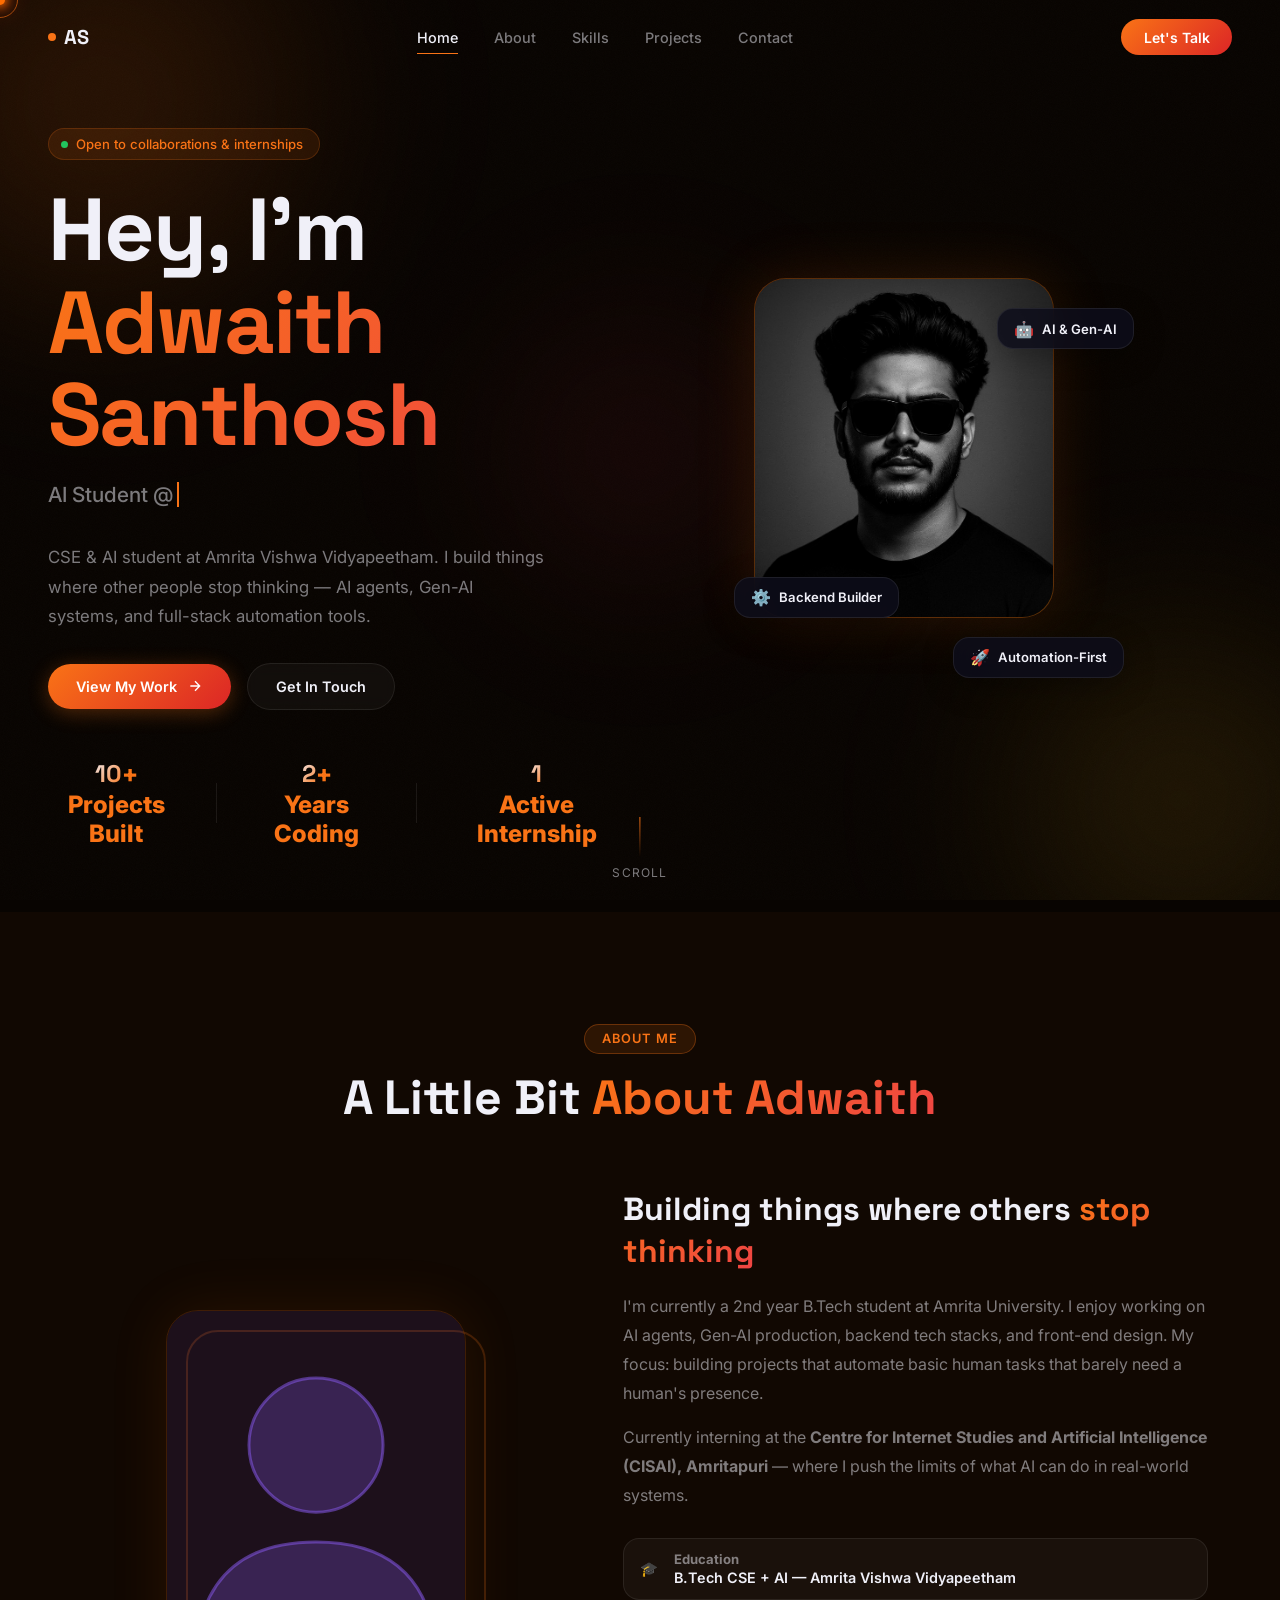
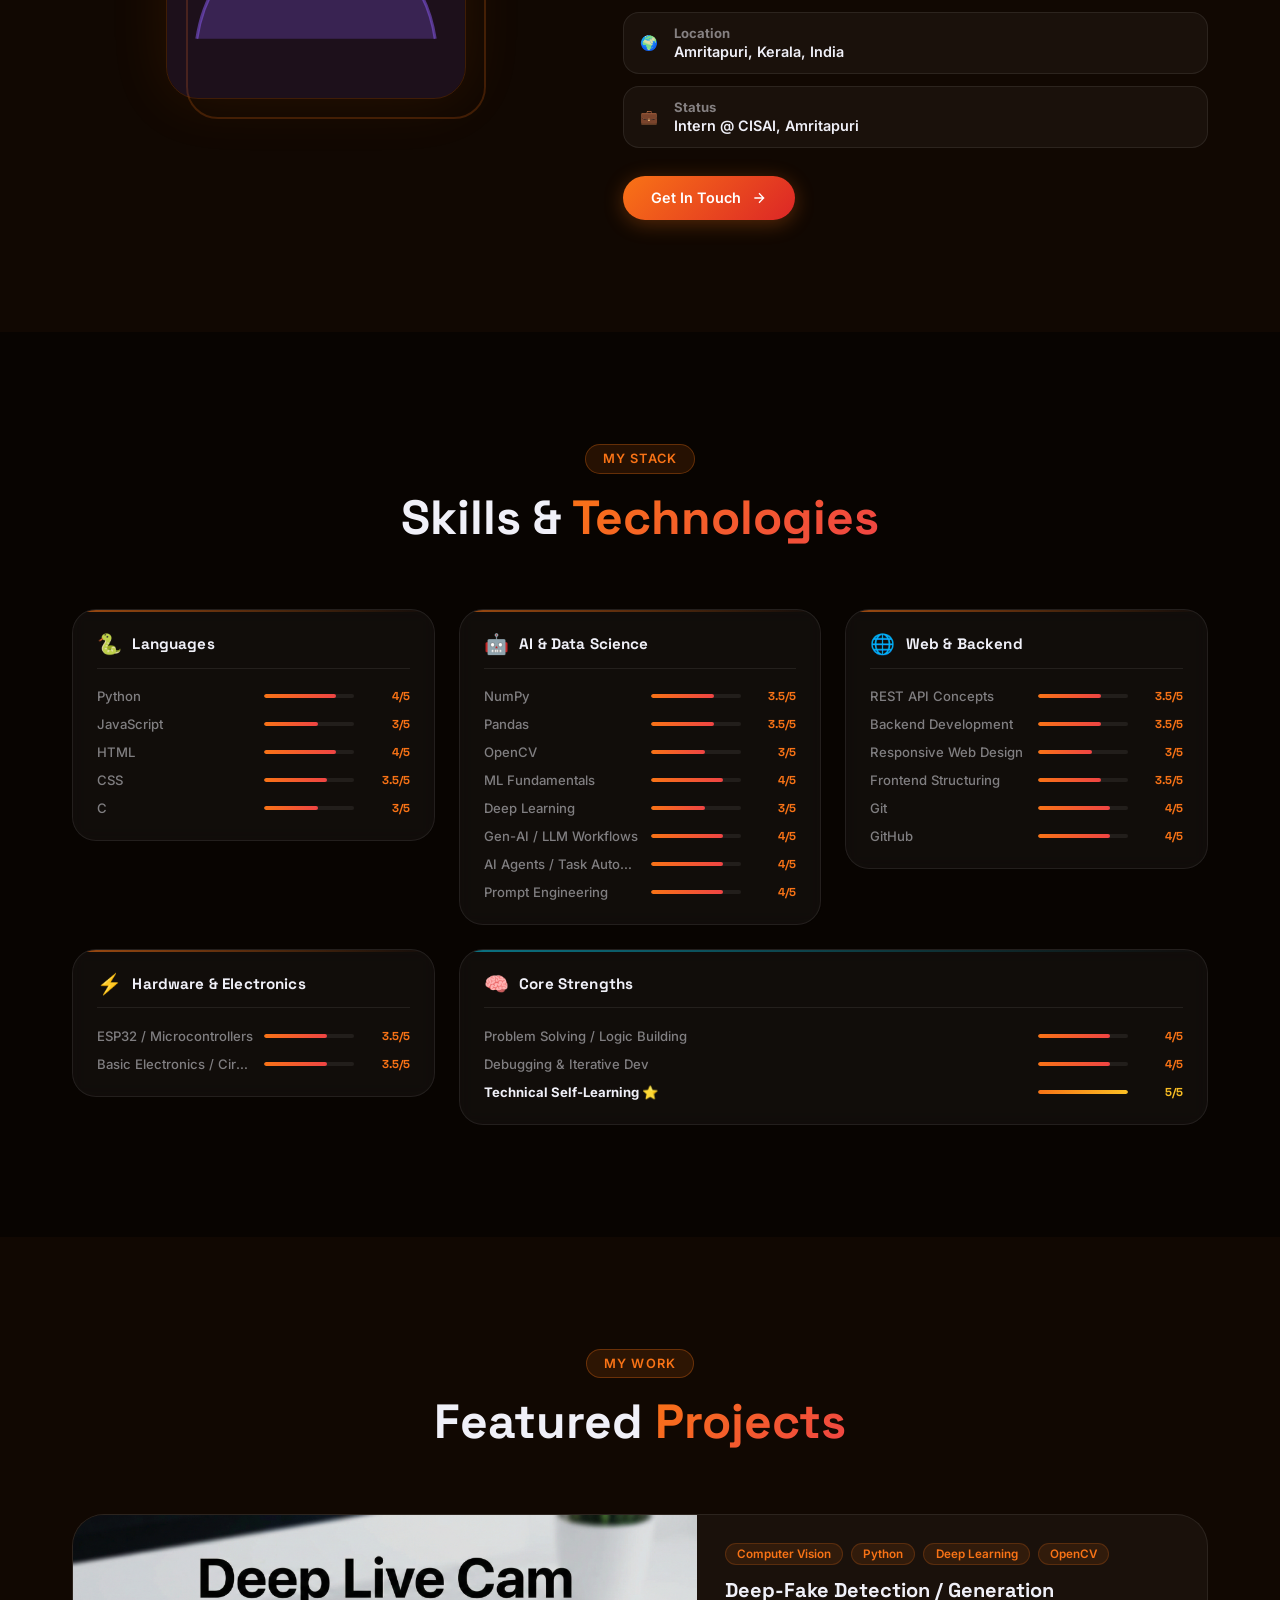
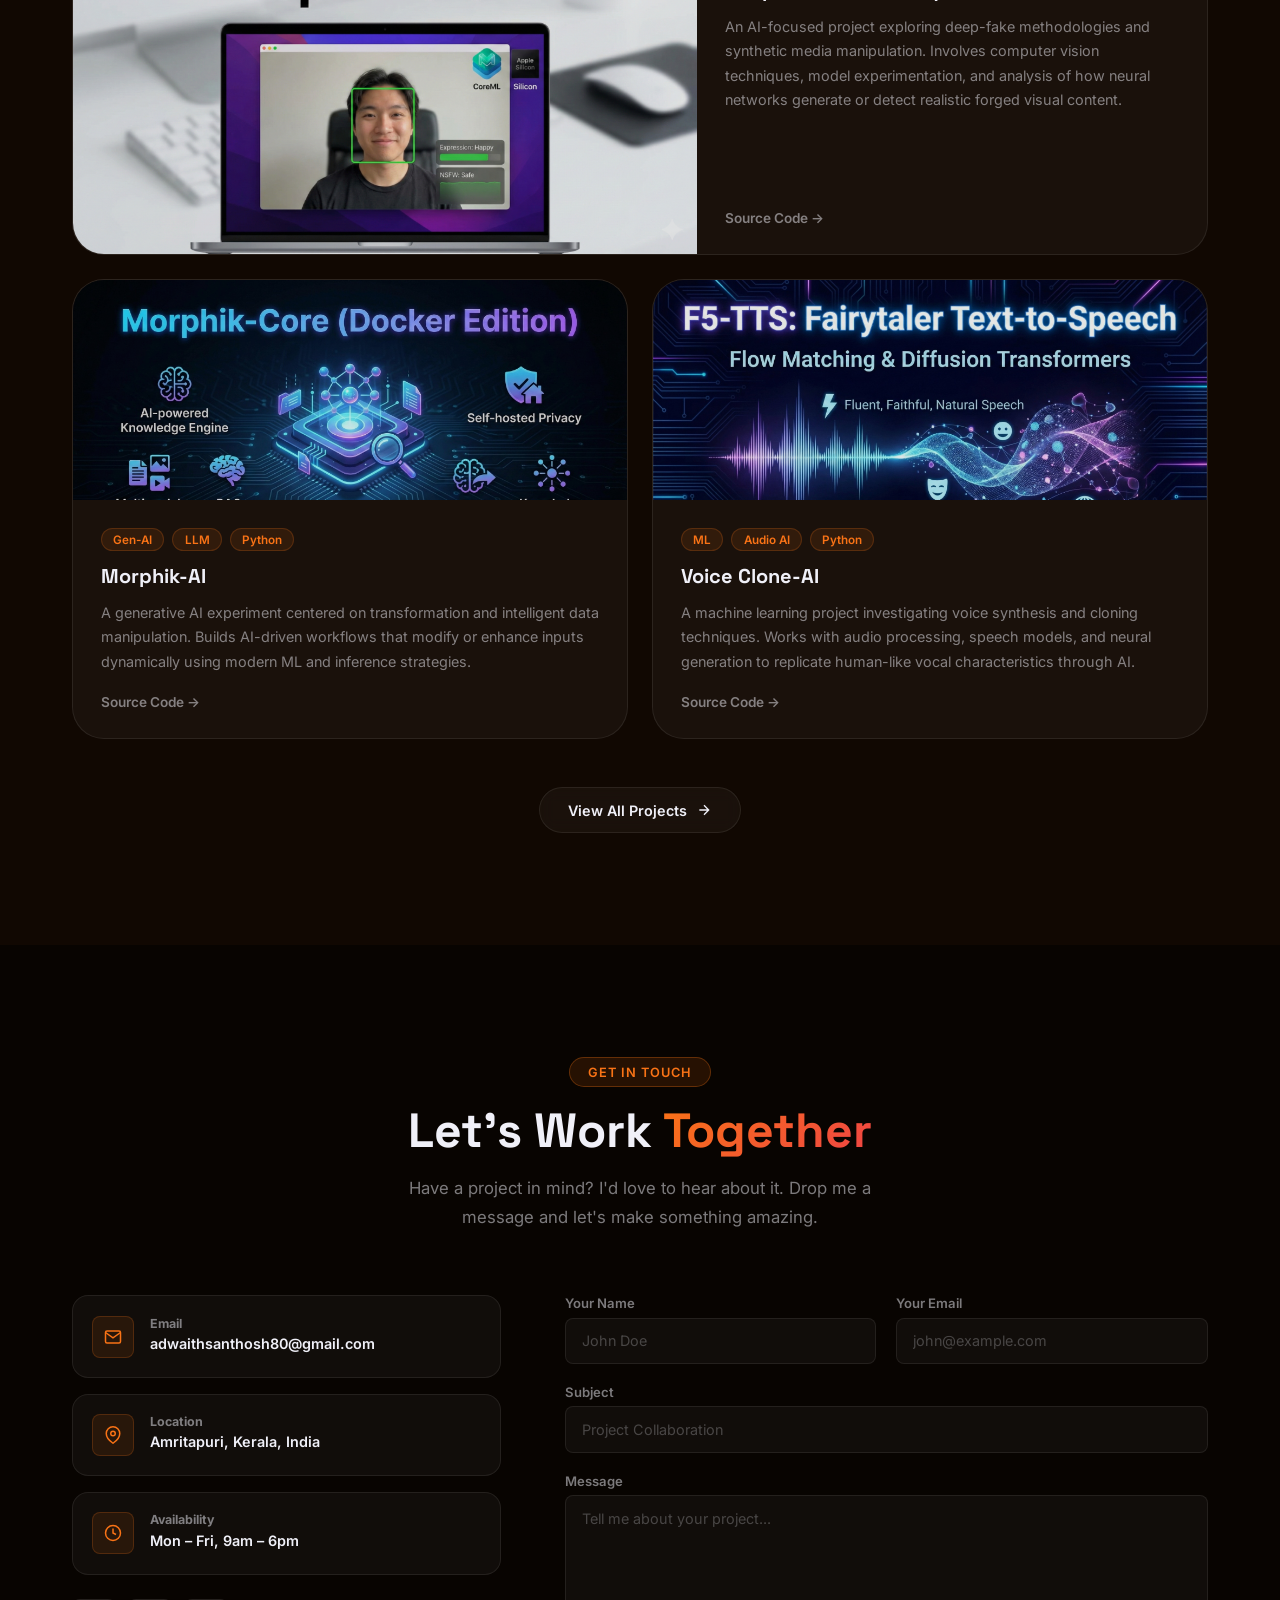
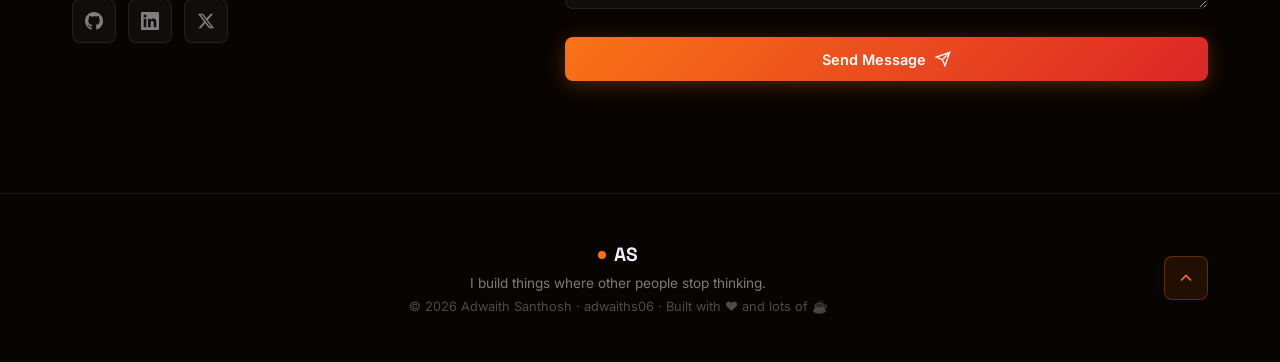
==== index.html @ 46df4d41 "Add files via upload" ====
<!DOCTYPE html>
<html lang="en">

<head>
    <meta charset="UTF-8" />
    <meta name="viewport" content="width=device-width, initial-scale=1.0" />
    <title>Adwaith Santhosh — AI Student & Builder</title>
    <meta name="description"
        content="Adwaith Santhosh — AI student, Gen-AI enthusiast & tech stack builder. I build things where other people stop thinking." />
    <link rel="preconnect" href="https://fonts.googleapis.com" />
    <link rel="preconnect" href="https://fonts.gstatic.com" crossorigin />
    <link
        href="https://fonts.googleapis.com/css2?family=Inter:wght@300;400;500;600;700;800;900&family=Space+Grotesk:wght@300;400;500;600;700&display=swap"
        rel="stylesheet" />
    <link rel="stylesheet" href="style.css" />
</head>

<body>

    <!-- Custom Cursor -->
    <div class="cursor" id="cursor"></div>
    <div class="cursor-follower" id="cursor-follower"></div>

    <!-- Noise Overlay -->
    <div class="noise-overlay"></div>

    <!-- Background Orbs -->
    <div class="bg-orbs">
        <div class="orb orb-1"></div>
        <div class="orb orb-2"></div>
        <div class="orb orb-3"></div>
    </div>

    <!-- Navigation -->
    <nav class="nav" id="nav">
        <div class="nav-logo">
            <span class="logo-dot"></span>
            <span class="logo-text">AS</span>
        </div>
        <ul class="nav-links">
            <li><a href="#home" class="nav-link" data-hover="Home">Home</a></li>
            <li><a href="#about" class="nav-link" data-hover="About">About</a></li>
            <li><a href="#skills" class="nav-link" data-hover="Skills">Skills</a></li>
            <li><a href="#projects" class="nav-link" data-hover="Projects">Projects</a></li>
            <li><a href="#contact" class="nav-link" data-hover="Contact">Contact</a></li>
        </ul>
        <a href="#contact" class="nav-cta">Let's Talk</a>
        <button class="nav-menu-btn" id="menuBtn" aria-label="Menu">
            <span></span><span></span><span></span>
        </button>
    </nav>

    <!-- Mobile Menu -->
    <div class="mobile-menu" id="mobileMenu">
        <ul>
            <li><a href="#home" class="mobile-link">Home</a></li>
            <li><a href="#about" class="mobile-link">About</a></li>
            <li><a href="#skills" class="mobile-link">Skills</a></li>
            <li><a href="#projects" class="mobile-link">Projects</a></li>
            <li><a href="#contact" class="mobile-link">Contact</a></li>
        </ul>
    </div>

    <!-- Hero Section -->
    <section class="hero" id="home">
        <div class="hero-content">
            <div class="hero-badge reveal-up">
                <span class="badge-dot"></span>
                Open to collaborations & internships
            </div>
            <h1 class="hero-title reveal-up">
                <span class="title-line">Hey, I'm</span>
                <span class="title-line gradient-text">Adwaith Santhosh</span>
            </h1>
            <p class="hero-role reveal-up">
                <span class="role-item active" id="role-text">AI Student</span>
            </p>
            <p class="hero-desc reveal-up">
                CSE &amp; AI student at Amrita Vishwa Vidyapeetham. I build things where other people stop thinking
                &mdash; AI agents, Gen-AI systems, and full-stack automation tools.
            </p>
            <div class="hero-actions reveal-up">
                <a href="#projects" class="btn btn-primary">
                    <span>View My Work</span>
                    <svg viewBox="0 0 24 24" fill="none" stroke="currentColor" stroke-width="2">
                        <path d="M5 12h14M12 5l7 7-7 7" />
                    </svg>
                </a>
                <a href="#contact" class="btn btn-ghost">Get In Touch</a>
            </div>
            <div class="hero-stats reveal-up">
                <div class="stat">
                    <span class="stat-number" data-count="10">0</span><span>+</span>
                    <span class="stat-label">Projects Built</span>
                </div>
                <div class="stat-divider"></div>
                <div class="stat">
                    <span class="stat-number" data-count="2">0</span><span>+</span>
                    <span class="stat-label">Years Coding</span>
                </div>
                <div class="stat-divider"></div>
                <div class="stat">
                    <span class="stat-number" data-count="1">0</span><span></span>
                    <span class="stat-label">Active Internship</span>
                </div>
            </div>
        </div>
        <div class="hero-visual reveal-right">
            <div class="hero-avatar-wrapper">
                <div class="hero-avatar">
                    <img src="profile.jpg" alt="Adwaith Santhosh" class="avatar-photo" />
                </div>
                <div class="hero-float-card card-1">
                    <span class="float-icon">🤖</span>
                    <span>AI &amp; Gen-AI</span>
                </div>
                <div class="hero-float-card card-2">
                    <span class="float-icon">⚙️</span>
                    <span>Backend Builder</span>
                </div>
                <div class="hero-float-card card-3">
                    <span class="float-icon">🚀</span>
                    <span>Automation-First</span>
                </div>
            </div>
        </div>
        <div class="scroll-indicator">
            <div class="scroll-line"></div>
            <span>Scroll</span>
        </div>
    </section>

    <!-- About Section -->
    <section class="about section" id="about">
        <div class="container">
            <div class="section-header">
                <span class="section-tag reveal-up">About Me</span>
                <h2 class="section-title reveal-up">A Little Bit <span class="gradient-text">About Adwaith</span></h2>
            </div>
            <div class="about-grid">
                <div class="about-image-wrapper reveal-left">
                    <div class="about-image-frame">
                        <div class="about-image-placeholder">
                            <svg viewBox="0 0 200 260" fill="none">
                                <rect width="200" height="260" rx="20" fill="rgba(139,92,246,0.1)" />
                                <circle cx="100" cy="90" r="45" fill="rgba(139,92,246,0.25)"
                                    stroke="rgba(139,92,246,0.5)" stroke-width="2" />
                                <path d="M20 220 Q30 155 100 155 Q170 155 180 220" fill="rgba(139,92,246,0.25)"
                                    stroke="rgba(139,92,246,0.5)" stroke-width="2" />
                            </svg>
                        </div>
                        <div class="image-decoration"></div>
                    </div>
                </div>
                <div class="about-content reveal-right">
                    <h3 class="about-heading">Building things where others <span class="gradient-text">stop
                            thinking</span></h3>
                    <p class="about-text">
                        I'm currently a 2nd year B.Tech student at Amrita University. I enjoy working on AI agents,
                        Gen-AI production, backend tech stacks, and front-end design. My focus: building projects that
                        automate basic human tasks that barely need a human's presence.
                    </p>
                    <p class="about-text">
                        Currently interning at the <strong>Centre for Internet Studies and Artificial Intelligence
                            (CISAI), Amritapuri</strong> &mdash; where I push the limits of what AI can do in real-world
                        systems.
                    </p>
                    <div class="about-highlights">
                        <div class="highlight-item">
                            <span class="highlight-icon">🎓</span>
                            <div>
                                <strong>Education</strong>
                                <span>B.Tech CSE + AI — Amrita Vishwa Vidyapeetham</span>
                            </div>
                        </div>
                        <div class="highlight-item">
                            <span class="highlight-icon">🌍</span>
                            <div>
                                <strong>Location</strong>
                                <span>Amritapuri, Kerala, India</span>
                            </div>
                        </div>
                        <div class="highlight-item">
                            <span class="highlight-icon">💼</span>
                            <div>
                                <strong>Status</strong>
                                <span>Intern @ CISAI, Amritapuri</span>
                            </div>
                        </div>
                    </div>
                    <a href="#contact" class="btn btn-primary" id="downloadCV">
                        <span>Get In Touch</span>
                        <svg viewBox="0 0 24 24" fill="none" stroke="currentColor" stroke-width="2">
                            <path d="M5 12h14M12 5l7 7-7 7" />
                        </svg>
                    </a>
                </div>
            </div>
        </div>
    </section>

    <!-- Skills Section -->
    <section class="skills section" id="skills">
        <div class="container">
            <div class="section-header">
                <span class="section-tag reveal-up">My Stack</span>
                <h2 class="section-title reveal-up">Skills & <span class="gradient-text">Technologies</span></h2>
            </div>
            <div class="skills-categories">

                <!-- Languages -->
                <div class="skill-cat-card reveal-up" data-delay="0">
                    <div class="skill-cat-header">
                        <span class="skill-cat-icon">🐍</span>
                        <h3 class="skill-cat-title">Languages</h3>
                    </div>
                    <div class="skill-list">
                        <div class="skill-row"><span class="skill-row-name">Python</span>
                            <div class="skill-bar">
                                <div class="skill-progress" data-width="80"></div>
                            </div><span class="skill-row-score">4/5</span>
                        </div>
                        <div class="skill-row"><span class="skill-row-name">JavaScript</span>
                            <div class="skill-bar">
                                <div class="skill-progress" data-width="60"></div>
                            </div><span class="skill-row-score">3/5</span>
                        </div>
                        <div class="skill-row"><span class="skill-row-name">HTML</span>
                            <div class="skill-bar">
                                <div class="skill-progress" data-width="80"></div>
                            </div><span class="skill-row-score">4/5</span>
                        </div>
                        <div class="skill-row"><span class="skill-row-name">CSS</span>
                            <div class="skill-bar">
                                <div class="skill-progress" data-width="70"></div>
                            </div><span class="skill-row-score">3.5/5</span>
                        </div>
                        <div class="skill-row"><span class="skill-row-name">C</span>
                            <div class="skill-bar">
                                <div class="skill-progress" data-width="60"></div>
                            </div><span class="skill-row-score">3/5</span>
                        </div>
                    </div>
                </div>

                <!-- AI & Data Science -->
                <div class="skill-cat-card reveal-up" data-delay="80">
                    <div class="skill-cat-header">
                        <span class="skill-cat-icon">🤖</span>
                        <h3 class="skill-cat-title">AI &amp; Data Science</h3>
                    </div>
                    <div class="skill-list">
                        <div class="skill-row"><span class="skill-row-name">NumPy</span>
                            <div class="skill-bar">
                                <div class="skill-progress" data-width="70"></div>
                            </div><span class="skill-row-score">3.5/5</span>
                        </div>
                        <div class="skill-row"><span class="skill-row-name">Pandas</span>
                            <div class="skill-bar">
                                <div class="skill-progress" data-width="70"></div>
                            </div><span class="skill-row-score">3.5/5</span>
                        </div>
                        <div class="skill-row"><span class="skill-row-name">OpenCV</span>
                            <div class="skill-bar">
                                <div class="skill-progress" data-width="60"></div>
                            </div><span class="skill-row-score">3/5</span>
                        </div>
                        <div class="skill-row"><span class="skill-row-name">ML Fundamentals</span>
                            <div class="skill-bar">
                                <div class="skill-progress" data-width="80"></div>
                            </div><span class="skill-row-score">4/5</span>
                        </div>
                        <div class="skill-row"><span class="skill-row-name">Deep Learning</span>
                            <div class="skill-bar">
                                <div class="skill-progress" data-width="60"></div>
                            </div><span class="skill-row-score">3/5</span>
                        </div>
                        <div class="skill-row"><span class="skill-row-name">Gen-AI / LLM Workflows</span>
                            <div class="skill-bar">
                                <div class="skill-progress" data-width="80"></div>
                            </div><span class="skill-row-score">4/5</span>
                        </div>
                        <div class="skill-row"><span class="skill-row-name">AI Agents / Task Automation</span>
                            <div class="skill-bar">
                                <div class="skill-progress" data-width="80"></div>
                            </div><span class="skill-row-score">4/5</span>
                        </div>
                        <div class="skill-row"><span class="skill-row-name">Prompt Engineering</span>
                            <div class="skill-bar">
                                <div class="skill-progress" data-width="80"></div>
                            </div><span class="skill-row-score">4/5</span>
                        </div>
                    </div>
                </div>

                <!-- Web & Backend -->
                <div class="skill-cat-card reveal-up" data-delay="160">
                    <div class="skill-cat-header">
                        <span class="skill-cat-icon">🌐</span>
                        <h3 class="skill-cat-title">Web &amp; Backend</h3>
                    </div>
                    <div class="skill-list">
                        <div class="skill-row"><span class="skill-row-name">REST API Concepts</span>
                            <div class="skill-bar">
                                <div class="skill-progress" data-width="70"></div>
                            </div><span class="skill-row-score">3.5/5</span>
                        </div>
                        <div class="skill-row"><span class="skill-row-name">Backend Development</span>
                            <div class="skill-bar">
                                <div class="skill-progress" data-width="70"></div>
                            </div><span class="skill-row-score">3.5/5</span>
                        </div>
                        <div class="skill-row"><span class="skill-row-name">Responsive Web Design</span>
                            <div class="skill-bar">
                                <div class="skill-progress" data-width="60"></div>
                            </div><span class="skill-row-score">3/5</span>
                        </div>
                        <div class="skill-row"><span class="skill-row-name">Frontend Structuring</span>
                            <div class="skill-bar">
                                <div class="skill-progress" data-width="70"></div>
                            </div><span class="skill-row-score">3.5/5</span>
                        </div>
                        <div class="skill-row"><span class="skill-row-name">Git</span>
                            <div class="skill-bar">
                                <div class="skill-progress" data-width="80"></div>
                            </div><span class="skill-row-score">4/5</span>
                        </div>
                        <div class="skill-row"><span class="skill-row-name">GitHub</span>
                            <div class="skill-bar">
                                <div class="skill-progress" data-width="80"></div>
                            </div><span class="skill-row-score">4/5</span>
                        </div>
                    </div>
                </div>

                <!-- Hardware -->
                <div class="skill-cat-card reveal-up" data-delay="240">
                    <div class="skill-cat-header">
                        <span class="skill-cat-icon">⚡</span>
                        <h3 class="skill-cat-title">Hardware &amp; Electronics</h3>
                    </div>
                    <div class="skill-list">
                        <div class="skill-row"><span class="skill-row-name">ESP32 / Microcontrollers</span>
                            <div class="skill-bar">
                                <div class="skill-progress" data-width="70"></div>
                            </div><span class="skill-row-score">3.5/5</span>
                        </div>
                        <div class="skill-row"><span class="skill-row-name">Basic Electronics / Circuits</span>
                            <div class="skill-bar">
                                <div class="skill-progress" data-width="70"></div>
                            </div><span class="skill-row-score">3.5/5</span>
                        </div>
                    </div>
                </div>

                <!-- Core Strengths -->
                <div class="skill-cat-card reveal-up" data-delay="320" style="--cat-accent: #06b6d4;">
                    <div class="skill-cat-header">
                        <span class="skill-cat-icon">🧠</span>
                        <h3 class="skill-cat-title">Core Strengths</h3>
                    </div>
                    <div class="skill-list">
                        <div class="skill-row"><span class="skill-row-name">Problem Solving / Logic Building</span>
                            <div class="skill-bar">
                                <div class="skill-progress" data-width="80"></div>
                            </div><span class="skill-row-score">4/5</span>
                        </div>
                        <div class="skill-row"><span class="skill-row-name">Debugging &amp; Iterative Dev</span>
                            <div class="skill-bar">
                                <div class="skill-progress" data-width="80"></div>
                            </div><span class="skill-row-score">4/5</span>
                        </div>
                        <div class="skill-row top-skill"><span class="skill-row-name">Technical Self-Learning ⭐</span>
                            <div class="skill-bar">
                                <div class="skill-progress" data-width="100"></div>
                            </div><span class="skill-row-score">5/5</span>
                        </div>
                    </div>
                </div>

            </div>
        </div>
    </section>

    <!-- Projects Section -->
    <section class="projects section" id="projects">
        <div class="container">
            <div class="section-header">
                <span class="section-tag reveal-up">My Work</span>
                <h2 class="section-title reveal-up">Featured <span class="gradient-text">Projects</span></h2>
            </div>
            <div class="projects-grid">

                <!-- Featured: Deep-Fake Detection / Generation -->
                <div class="project-card featured reveal-up" data-delay="0">
                    <div class="project-image">
                        <img src="cover-deepfake.png" alt="Deep-Fake Detection / Generation" class="project-cover-img" />
                        <div class="project-overlay">
                            <a href="https://github.com/adwaithsanthoshh/C_QUBE/tree/main/Tasks/Deep-Fake"
                                target="_blank" class="project-link-btn" aria-label="Source Code">
                                <svg viewBox="0 0 24 24" fill="none" stroke="currentColor" stroke-width="2">
                                    <path
                                        d="M9 19c-5 1.5-5-2.5-7-3m14 6v-3.87a3.37 3.37 0 0 0-.94-2.61c3.14-.35 6.44-1.54 6.44-7A5.44 5.44 0 0 0 20 4.77 5.07 5.07 0 0 0 19.91 1S18.73.65 16 2.48a13.38 13.38 0 0 0-7 0C6.27.65 5.09 1 5.09 1A5.07 5.07 0 0 0 5 4.77a5.44 5.44 0 0 0-1.5 3.78c0 5.42 3.3 6.61 6.44 7A3.37 3.37 0 0 0 9 18.13V22" />
                                </svg>
                            </a>
                        </div>
                    </div>
                    <div class="project-info">
                        <div class="project-tags">
                            <span class="tag">Computer Vision</span>
                            <span class="tag">Python</span>
                            <span class="tag">Deep Learning</span>
                            <span class="tag">OpenCV</span>
                        </div>
                        <h3 class="project-title">Deep-Fake Detection / Generation</h3>
                        <p class="project-desc">An AI-focused project exploring deep-fake methodologies and synthetic
                            media manipulation. Involves computer vision techniques, model experimentation, and analysis
                            of how neural networks generate or detect realistic forged visual content.</p>
                        <div class="project-links">
                            <a href="https://github.com/adwaithsanthoshh/C_QUBE/tree/main/Tasks/Deep-Fake"
                                target="_blank" class="link-text">Source Code <span>→</span></a>
                        </div>
                    </div>
                </div>

                <!-- Morphik-AI -->
                <div class="project-card reveal-up" data-delay="100">
                    <div class="project-image">
                        <img src="cover-morphik.jpg" alt="Morphik-AI" class="project-cover-img" />
                        <div class="project-overlay">
                            <a href="https://github.com/adwaithsanthoshh/C_QUBE/tree/main/Tasks/Morphik-Ai"
                                target="_blank" class="project-link-btn" aria-label="Source Code">
                                <svg viewBox="0 0 24 24" fill="none" stroke="currentColor" stroke-width="2">
                                    <path
                                        d="M9 19c-5 1.5-5-2.5-7-3m14 6v-3.87a3.37 3.37 0 0 0-.94-2.61c3.14-.35 6.44-1.54 6.44-7A5.44 5.44 0 0 0 20 4.77 5.07 5.07 0 0 0 19.91 1S18.73.65 16 2.48a13.38 13.38 0 0 0-7 0C6.27.65 5.09 1 5.09 1A5.07 5.07 0 0 0 5 4.77a5.44 5.44 0 0 0-1.5 3.78c0 5.42 3.3 6.61 6.44 7A3.37 3.37 0 0 0 9 18.13V22" />
                                </svg>
                            </a>
                        </div>
                    </div>
                    <div class="project-info">
                        <div class="project-tags">
                            <span class="tag">Gen-AI</span>
                            <span class="tag">LLM</span>
                            <span class="tag">Python</span>
                        </div>
                        <h3 class="project-title">Morphik-AI</h3>
                        <p class="project-desc">A generative AI experiment centered on transformation and intelligent
                            data manipulation. Builds AI-driven workflows that modify or enhance inputs dynamically
                            using modern ML and inference strategies.</p>
                        <div class="project-links">
                            <a href="https://github.com/adwaithsanthoshh/C_QUBE/tree/main/Tasks/Morphik-Ai"
                                target="_blank" class="link-text">Source Code <span>→</span></a>
                        </div>
                    </div>
                </div>

                <!-- Voice Clone-AI -->
                <div class="project-card reveal-up" data-delay="200">
                    <div class="project-image">
                        <img src="cover-voiceclone.jpg" alt="Voice Clone-AI" class="project-cover-img" />
                        <div class="project-overlay">
                            <a href="https://github.com/adwaithsanthoshh/C_QUBE/tree/main/Tasks/Voice%20Clone-Ai"
                                target="_blank" class="project-link-btn" aria-label="Source Code">
                                <svg viewBox="0 0 24 24" fill="none" stroke="currentColor" stroke-width="2">
                                    <path
                                        d="M9 19c-5 1.5-5-2.5-7-3m14 6v-3.87a3.37 3.37 0 0 0-.94-2.61c3.14-.35 6.44-1.54 6.44-7A5.44 5.44 0 0 0 20 4.77 5.07 5.07 0 0 0 19.91 1S18.73.65 16 2.48a13.38 13.38 0 0 0-7 0C6.27.65 5.09 1 5.09 1A5.07 5.07 0 0 0 5 4.77a5.44 5.44 0 0 0-1.5 3.78c0 5.42 3.3 6.61 6.44 7A3.37 3.37 0 0 0 9 18.13V22" />
                                </svg>
                            </a>
                        </div>
                    </div>
                    <div class="project-info">
                        <div class="project-tags">
                            <span class="tag">ML</span>
                            <span class="tag">Audio AI</span>
                            <span class="tag">Python</span>
                        </div>
                        <h3 class="project-title">Voice Clone-AI</h3>
                        <p class="project-desc">A machine learning project investigating voice synthesis and cloning
                            techniques. Works with audio processing, speech models, and neural generation to replicate
                            human-like vocal characteristics through AI.</p>
                        <div class="project-links">
                            <a href="https://github.com/adwaithsanthoshh/C_QUBE/tree/main/Tasks/Voice%20Clone-Ai"
                                target="_blank" class="link-text">Source Code <span>→</span></a>
                        </div>
                    </div>
                </div>

            </div>
        <div class="projects-cta reveal-up">
            <a href="#" class="btn btn-ghost">
                View All Projects
                <svg viewBox="0 0 24 24" fill="none" stroke="currentColor" stroke-width="2">
                    <path d="M5 12h14M12 5l7 7-7 7" />
                </svg>
            </a>
        </div>
        </div>
    </section>

    <!-- Contact Section -->
    <section class="contact section" id="contact">
        <div class="container">
            <div class="section-header">
                <span class="section-tag reveal-up">Get In Touch</span>
                <h2 class="section-title reveal-up">Let's Work <span class="gradient-text">Together</span></h2>
                <p class="section-subtitle reveal-up">Have a project in mind? I'd love to hear about it. Drop me a
                    message and let's make something amazing.</p>
            </div>
            <div class="contact-grid">
                <div class="contact-info reveal-left">
                    <div class="contact-item">
                        <div class="contact-icon">
                            <svg viewBox="0 0 24 24" fill="none" stroke="currentColor" stroke-width="2">
                                <path d="M4 4h16c1.1 0 2 .9 2 2v12c0 1.1-.9 2-2 2H4c-1.1 0-2-.9-2-2V6c0-1.1.9-2 2-2z" />
                                <polyline points="22,6 12,13 2,6" />
                            </svg>
                        </div>
                        <div>
                            <strong>Email</strong>
                            <a href="mailto:adwaithsanthosh80@gmail.com">adwaithsanthosh80@gmail.com</a>
                        </div>
                    </div>
                    <div class="contact-item">
                        <div class="contact-icon">
                            <svg viewBox="0 0 24 24" fill="none" stroke="currentColor" stroke-width="2">
                                <path d="M21 10c0 7-9 13-9 13s-9-6-9-13a9 9 0 0 1 18 0z" />
                                <circle cx="12" cy="10" r="3" />
                            </svg>
                        </div>
                        <div>
                            <strong>Location</strong>
                            <span>Amritapuri, Kerala, India</span>
                        </div>
                    </div>
                    <div class="contact-item">
                        <div class="contact-icon">
                            <svg viewBox="0 0 24 24" fill="none" stroke="currentColor" stroke-width="2">
                                <circle cx="12" cy="12" r="10" />
                                <polyline points="12 6 12 12 16 14" />
                            </svg>
                        </div>
                        <div>
                            <strong>Availability</strong>
                            <span>Mon – Fri, 9am – 6pm</span>
                        </div>
                    </div>
                    <div class="social-links">
                        <a href="#" class="social-btn" aria-label="GitHub">
                            <svg viewBox="0 0 24 24" fill="currentColor">
                                <path
                                    d="M12 0C5.374 0 0 5.373 0 12c0 5.302 3.438 9.8 8.207 11.387.599.111.793-.261.793-.577v-2.234c-3.338.726-4.033-1.416-4.033-1.416-.546-1.387-1.333-1.756-1.333-1.756-1.089-.745.083-.729.083-.729 1.205.084 1.839 1.237 1.839 1.237 1.07 1.834 2.807 1.304 3.492.997.107-.775.418-1.305.762-1.604-2.665-.305-5.467-1.334-5.467-5.931 0-1.311.469-2.381 1.236-3.221-.124-.303-.535-1.524.117-3.176 0 0 1.008-.322 3.301 1.23A11.509 11.509 0 0 1 12 5.803c1.02.005 2.047.138 3.006.404 2.291-1.552 3.297-1.23 3.297-1.23.653 1.653.242 2.874.118 3.176.77.84 1.235 1.911 1.235 3.221 0 4.609-2.807 5.624-5.479 5.921.43.372.823 1.102.823 2.222v3.293c0 .319.192.694.801.576C20.566 21.797 24 17.3 24 12c0-6.627-5.373-12-12-12z" />
                            </svg>
                        </a>
                        <a href="#" class="social-btn" aria-label="LinkedIn">
                            <svg viewBox="0 0 24 24" fill="currentColor">
                                <path
                                    d="M20.447 20.452h-3.554v-5.569c0-1.328-.027-3.037-1.852-3.037-1.853 0-2.136 1.445-2.136 2.939v5.667H9.351V9h3.414v1.561h.046c.477-.9 1.637-1.85 3.37-1.85 3.601 0 4.267 2.37 4.267 5.455v6.286zM5.337 7.433a2.062 2.062 0 0 1-2.063-2.065 2.064 2.064 0 1 1 2.063 2.065zm1.782 13.019H3.555V9h3.564v11.452zM22.225 0H1.771C.792 0 0 .774 0 1.729v20.542C0 23.227.792 24 1.771 24h20.451C23.2 24 24 23.227 24 22.271V1.729C24 .774 23.2 0 22.222 0h.003z" />
                            </svg>
                        </a>
                        <a href="#" class="social-btn" aria-label="Twitter">
                            <svg viewBox="0 0 24 24" fill="currentColor">
                                <path
                                    d="M18.244 2.25h3.308l-7.227 8.26 8.502 11.24H16.17l-5.214-6.817L4.99 21.75H1.68l7.73-8.835L1.254 2.25H8.08l4.713 6.231zm-1.161 17.52h1.833L7.084 4.126H5.117z" />
                            </svg>
                        </a>
                    </div>
                </div>
                <form class="contact-form reveal-right" id="contactForm">
                    <div class="form-row">
                        <div class="form-group">
                            <label for="name">Your Name</label>
                            <input type="text" id="name" name="name" placeholder="John Doe" required />
                        </div>
                        <div class="form-group">
                            <label for="email">Your Email</label>
                            <input type="email" id="email" name="email" placeholder="john@example.com" required />
                        </div>
                    </div>
                    <div class="form-group">
                        <label for="subject">Subject</label>
                        <input type="text" id="subject" name="subject" placeholder="Project Collaboration" required />
                    </div>
                    <div class="form-group">
                        <label for="message">Message</label>
                        <textarea id="message" name="message" rows="5" placeholder="Tell me about your project..."
                            required></textarea>
                    </div>
                    <button type="submit" class="btn btn-primary full-width" id="submitBtn">
                        <span>Send Message</span>
                        <svg viewBox="0 0 24 24" fill="none" stroke="currentColor" stroke-width="2">
                            <line x1="22" y1="2" x2="11" y2="13" />
                            <polygon points="22 2 15 22 11 13 2 9 22 2" />
                        </svg>
                    </button>
                </form>
            </div>
        </div>
    </section>

    <!-- Footer -->
    <footer class="footer">
        <div class="container">
            <div class="footer-content">
                <div class="footer-logo">
                    <span class="logo-dot"></span>
                    <span class="logo-text">AS</span>
                </div>
                <p class="footer-tagline">I build things where other people stop thinking.</p>
                <p class="footer-copy">© <span id="year"></span> Adwaith Santhosh · adwaiths06 · Built with ❤️ and lots
                    of ☕</p>
            </div>
            <a href="#home" class="back-to-top" id="backToTop" aria-label="Back to top">
                <svg viewBox="0 0 24 24" fill="none" stroke="currentColor" stroke-width="2">
                    <path d="M18 15l-6-6-6 6" />
                </svg>
            </a>
        </div>
    </footer>

    <script src="script.js"></script>
</body>

</html>
---- style.css ----
/* ============================
   RESET & BASE
   ============================ */
*,
*::before,
*::after {
    margin: 0;
    padding: 0;
    box-sizing: border-box;
}

:root {
    --accent: #f97316;
    --accent-2: #ef4444;
    --accent-glow: rgba(249, 115, 22, 0.4);
    --bg: #080401;
    --bg-2: #110802;
    --surface: rgba(255, 255, 255, 0.04);
    --surface-2: rgba(255, 255, 255, 0.07);
    --border: rgba(255, 255, 255, 0.08);
    --text: #f0f0f8;
    --text-muted: rgba(240, 240, 248, 0.5);
    --radius-sm: 0.5rem;
    --radius: 1rem;
    --radius-lg: 1.5rem;
    --radius-xl: 2rem;
    --transition: 0.3s cubic-bezier(0.4, 0, 0.2, 1);
    --font-main: 'Space Grotesk', sans-serif;
    --font-body: 'Inter', sans-serif;
}

html {
    scroll-behavior: smooth;
}

body {
    font-family: var(--font-body);
    background: var(--bg);
    color: var(--text);
    overflow-x: hidden;
    cursor: none;
    -webkit-font-smoothing: antialiased;
}

/* ============================
   CUSTOM CURSOR
   ============================ */
.cursor {
    position: fixed;
    top: 0;
    left: 0;
    width: 10px;
    height: 10px;
    background: #ff6600;
    border-radius: 50%;
    pointer-events: none;
    z-index: 10000;
    transform: translate(-50%, -50%);
    transition: width 0.2s, height 0.2s, background 0.2s, opacity 0.2s, box-shadow 0.2s;
    box-shadow: 0 0 8px 3px rgba(255, 100, 0, 0.7), 0 0 20px 6px rgba(255, 60, 0, 0.3);
    mix-blend-mode: screen;
}

.cursor-follower {
    position: fixed;
    top: 0;
    left: 0;
    width: 36px;
    height: 36px;
    border: 1.5px solid rgba(249, 115, 22, 0.6);
    border-radius: 50%;
    pointer-events: none;
    z-index: 9999;
    transform: translate(-50%, -50%);
    transition: transform 0.12s ease, width 0.3s, height 0.3s, border 0.3s, background 0.3s;
    backdrop-filter: blur(2px);
}

body.cursor-hover .cursor {
    width: 6px;
    height: 6px;
    opacity: 0.6;
}

body.cursor-hover .cursor-follower {
    width: 56px;
    height: 56px;
    background: rgba(249, 115, 22, 0.12);
    border-color: var(--accent);
}

body.cursor-click .cursor {
    width: 16px;
    height: 16px;
    background: #fff0a0;
    box-shadow: 0 0 16px 6px rgba(255, 150, 0, 0.9), 0 0 40px 12px rgba(255, 60, 0, 0.5);
}

/* ============================
   NOISE OVERLAY
   ============================ */
.noise-overlay {
    position: fixed;
    inset: 0;
    pointer-events: none;
    z-index: 1;
    opacity: 0.025;
    background-image: url("data:image/svg+xml,%3Csvg viewBox='0 0 256 256' xmlns='http://www.w3.org/2000/svg'%3E%3Cfilter id='noise'%3E%3CfeTurbulence type='fractalNoise' baseFrequency='0.9' numOctaves='4' stitchTiles='stitch'/%3E%3C/filter%3E%3Crect width='100%25' height='100%25' filter='url(%23noise)'/%3E%3C/svg%3E");
    background-size: 200px;
}

/* ============================
   BACKGROUND ORBS
   ============================ */
.bg-orbs {
    position: fixed;
    inset: 0;
    pointer-events: none;
    z-index: 0;
    overflow: hidden;
}

.orb {
    position: absolute;
    border-radius: 50%;
    filter: blur(80px);
    animation: float 20s infinite ease-in-out;
}

.orb-1 {
    width: 600px;
    height: 600px;
    background: radial-gradient(circle, rgba(249, 115, 22, 0.18) 0%, transparent 70%);
    top: -200px;
    left: -200px;
    animation-delay: 0s;
}

.orb-2 {
    width: 500px;
    height: 500px;
    background: radial-gradient(circle, rgba(251, 191, 36, 0.14) 0%, transparent 70%);
    bottom: -150px;
    right: -150px;
    animation-delay: -8s;
}

.orb-3 {
    width: 400px;
    height: 400px;
    background: radial-gradient(circle, rgba(244, 63, 94, 0.1) 0%, transparent 70%);
    top: 50%;
    left: 50%;
    transform: translate(-50%, -50%);
    animation-delay: -4s;
}

@keyframes float {

    0%,
    100% {
        transform: translate(0, 0) scale(1);
    }

    33% {
        transform: translate(30px, -40px) scale(1.05);
    }

    66% {
        transform: translate(-20px, 20px) scale(0.97);
    }
}

/* ============================
   SCROLLBAR
   ============================ */
::-webkit-scrollbar {
    width: 5px;
}

::-webkit-scrollbar-track {
    background: var(--bg);
}

::-webkit-scrollbar-thumb {
    background: var(--accent);
    border-radius: 3px;
}

/* ============================
   SELECTION
   ============================ */
::selection {
    background: rgba(249, 115, 22, 0.35);
    color: var(--text);
}

/* ============================
   TYPOGRAPHY UTILITIES
   ============================ */
.gradient-text {
    background: linear-gradient(135deg, var(--accent) 0%, var(--accent-2) 100%);
    -webkit-background-clip: text;
    -webkit-text-fill-color: transparent;
    background-clip: text;
}

/* ============================
   NAVIGATION
   ============================ */
.nav {
    position: fixed;
    top: 0;
    left: 0;
    right: 0;
    display: flex;
    align-items: center;
    justify-content: space-between;
    padding: 1.2rem 3rem;
    z-index: 100;
    transition: background 0.4s, padding 0.4s, backdrop-filter 0.4s;
}

.nav.scrolled {
    background: rgba(5, 5, 8, 0.85);
    backdrop-filter: blur(24px);
    border-bottom: 1px solid var(--border);
    padding: 0.85rem 3rem;
}

.nav-logo {
    display: flex;
    align-items: center;
    gap: 0.5rem;
    font-family: var(--font-main);
    font-weight: 700;
    font-size: 1.25rem;
    text-decoration: none;
    color: var(--text);
    cursor: none;
}

.logo-dot {
    width: 8px;
    height: 8px;
    background: var(--accent);
    border-radius: 50%;
    animation: pulse 2s infinite;
}

@keyframes pulse {

    0%,
    100% {
        box-shadow: 0 0 0 0 rgba(249, 115, 22, 0.7);
    }

    50% {
        box-shadow: 0 0 0 8px rgba(249, 115, 22, 0);
    }
}

.nav-links {
    display: flex;
    gap: 0.25rem;
    list-style: none;
}

.nav-link {
    position: relative;
    padding: 0.5rem 1rem;
    color: var(--text-muted);
    text-decoration: none;
    font-size: 0.9rem;
    font-weight: 500;
    transition: color var(--transition);
    cursor: none;
    border-radius: var(--radius-sm);
}

.nav-link::after {
    content: '';
    position: absolute;
    bottom: 0;
    left: 50%;
    right: 50%;
    height: 1px;
    background: var(--accent);
    transition: left 0.3s, right 0.3s;
}

.nav-link:hover {
    color: var(--text);
}

.nav-link:hover::after {
    left: 1rem;
    right: 1rem;
}

.nav-cta {
    padding: 0.6rem 1.4rem;
    background: linear-gradient(135deg, var(--accent), #dc2626);
    color: #fff;
    border-radius: 100px;
    text-decoration: none;
    font-size: 0.875rem;
    font-weight: 600;
    transition: box-shadow var(--transition), transform var(--transition);
    cursor: none;
}

.nav-cta:hover {
    box-shadow: 0 0 24px rgba(249, 115, 22, 0.5);
    transform: translateY(-1px);
}

.nav-menu-btn {
    display: none;
    flex-direction: column;
    gap: 5px;
    background: none;
    border: none;
    cursor: none;
    padding: 4px;
}

.nav-menu-btn span {
    display: block;
    width: 24px;
    height: 2px;
    background: var(--text);
    border-radius: 2px;
    transition: var(--transition);
}

.nav-menu-btn.open span:nth-child(1) {
    transform: translateY(7px) rotate(45deg);
}

.nav-menu-btn.open span:nth-child(2) {
    opacity: 0;
}

.nav-menu-btn.open span:nth-child(3) {
    transform: translateY(-7px) rotate(-45deg);
}

/* Mobile Menu */
.mobile-menu {
    position: fixed;
    inset: 0;
    z-index: 99;
    background: rgba(5, 5, 8, 0.97);
    backdrop-filter: blur(32px);
    display: flex;
    align-items: center;
    justify-content: center;
    opacity: 0;
    pointer-events: none;
    transition: opacity 0.4s;
}

.mobile-menu.open {
    opacity: 1;
    pointer-events: all;
}

.mobile-menu ul {
    list-style: none;
    text-align: center;
}

.mobile-link {
    display: block;
    padding: 1rem 2rem;
    font-size: 2rem;
    font-weight: 700;
    font-family: var(--font-main);
    color: var(--text-muted);
    text-decoration: none;
    transition: color 0.3s, transform 0.3s;
    cursor: none;
}

.mobile-link:hover {
    color: var(--accent);
    transform: translateX(8px);
}

/* ============================
   SECTIONS COMMON
   ============================ */
.section {
    padding: 7rem 0;
    position: relative;
    z-index: 2;
}

.container {
    max-width: 1200px;
    margin: 0 auto;
    padding: 0 2rem;
}

.section-header {
    text-align: center;
    margin-bottom: 4rem;
}

.section-tag {
    display: inline-block;
    padding: 0.4rem 1.1rem;
    background: rgba(249, 115, 22, 0.12);
    border: 1px solid rgba(249, 115, 22, 0.3);
    color: var(--accent);
    border-radius: 100px;
    font-size: 0.8rem;
    font-weight: 600;
    letter-spacing: 0.08em;
    text-transform: uppercase;
    margin-bottom: 1rem;
}

.section-title {
    font-family: var(--font-main);
    font-size: clamp(2rem, 4vw, 3rem);
    font-weight: 700;
    line-height: 1.15;
    margin-bottom: 1rem;
}

.section-subtitle {
    font-size: 1.05rem;
    color: var(--text-muted);
    max-width: 520px;
    margin: 0 auto;
    line-height: 1.7;
}

/* ============================
   BUTTONS
   ============================ */
.btn {
    display: inline-flex;
    align-items: center;
    gap: 0.6rem;
    padding: 0.85rem 1.75rem;
    border-radius: 100px;
    font-size: 0.9rem;
    font-weight: 600;
    text-decoration: none;
    cursor: none;
    transition: all var(--transition);
    border: none;
    font-family: var(--font-body);
}

.btn svg {
    width: 16px;
    height: 16px;
    transition: transform 0.3s;
}

.btn:hover svg {
    transform: translateX(4px);
}

.btn-primary {
    background: linear-gradient(135deg, #f97316 0%, #dc2626 100%);
    color: #fff;
    box-shadow: 0 4px 20px rgba(249, 115, 22, 0.3);
}

.btn-primary:hover {
    box-shadow: 0 6px 30px rgba(249, 115, 22, 0.5);
    transform: translateY(-2px);
}

.btn-ghost {
    background: var(--surface);
    color: var(--text);
    border: 1px solid var(--border);
    backdrop-filter: blur(8px);
}

.btn-ghost:hover {
    background: var(--surface-2);
    border-color: rgba(249, 115, 22, 0.4);
    transform: translateY(-2px);
}

.full-width {
    width: 100%;
    justify-content: center;
    border-radius: var(--radius-sm);
}

/* ============================
   REVEAL ANIMATIONS
   ============================ */
.reveal-up,
.reveal-left,
.reveal-right {
    opacity: 0;
    transition: opacity 0.8s cubic-bezier(0.16, 1, 0.3, 1),
        transform 0.8s cubic-bezier(0.16, 1, 0.3, 1);
}

.reveal-up {
    transform: translateY(40px);
}

.reveal-left {
    transform: translateX(-50px);
}

.reveal-right {
    transform: translateX(50px);
}

.reveal-up.visible,
.reveal-left.visible,
.reveal-right.visible {
    opacity: 1;
    transform: translate(0, 0);
}

/* ============================
   HERO SECTION
   ============================ */
.hero {
    position: relative;
    min-height: 100vh;
    display: flex;
    align-items: center;
    padding: 8rem 3rem 4rem;
    gap: 2rem;
    z-index: 2;
    max-width: 1400px;
    margin: 0 auto;
}

.hero-content {
    flex: 1;
    max-width: 600px;
}

.hero-badge {
    display: inline-flex;
    align-items: center;
    gap: 0.5rem;
    padding: 0.45rem 1rem 0.45rem 0.75rem;
    background: rgba(249, 115, 22, 0.1);
    border: 1px solid rgba(249, 115, 22, 0.2);
    border-radius: 100px;
    font-size: 0.82rem;
    color: var(--accent);
    margin-bottom: 1.5rem;
    font-weight: 500;
}

.badge-dot {
    width: 7px;
    height: 7px;
    background: #22c55e;
    border-radius: 50%;
    animation: pulse 1.5s infinite;
    flex-shrink: 0;
}

@keyframes badge-pulse {

    0%,
    100% {
        opacity: 1;
    }

    50% {
        opacity: 0.5;
    }
}

.hero-title {
    font-family: var(--font-main);
    font-size: clamp(3rem, 7vw, 5.5rem);
    font-weight: 900;
    line-height: 1.05;
    margin-bottom: 1.25rem;
    letter-spacing: -0.02em;
}

.title-line {
    display: block;
}

.hero-role {
    font-size: 1.3rem;
    color: var(--text-muted);
    margin-bottom: 1.25rem;
    font-weight: 500;
    min-height: 2em;
}

#role-text {
    border-right: 2px solid var(--accent);
    padding-right: 4px;
    animation: blink 0.8s step-end infinite;
}

@keyframes blink {

    0%,
    100% {
        border-color: var(--accent);
    }

    50% {
        border-color: transparent;
    }
}

.hero-desc {
    font-size: 1.05rem;
    color: var(--text-muted);
    line-height: 1.75;
    margin-bottom: 2rem;
    max-width: 500px;
}

.hero-actions {
    display: flex;
    align-items: center;
    gap: 1rem;
    flex-wrap: wrap;
    margin-bottom: 3rem;
}

.hero-stats {
    display: flex;
    align-items: center;
    gap: 2rem;
}

.stat {
    text-align: center;
}

.stat-number {
    font-family: var(--font-main);
    font-size: 2rem;
    font-weight: 800;
    background: linear-gradient(135deg, var(--text), var(--accent));
    -webkit-background-clip: text;
    -webkit-text-fill-color: transparent;
    background-clip: text;
}

.stat span {
    color: var(--accent);
    font-size: 1.5rem;
    font-weight: 800;
}

.stat-label {
    display: block;
    font-size: 0.78rem;
    color: var(--text-muted);
    font-weight: 500;
    margin-top: 0.1rem;
}

.stat-divider {
    width: 1px;
    height: 40px;
    background: var(--border);
}

/* Hero Visual */
.hero-visual {
    flex: 1;
    display: flex;
    justify-content: center;
}

.hero-avatar-wrapper {
    position: relative;
    width: 380px;
    height: 420px;
}

.hero-avatar {
    width: 300px;
    height: 340px;
    border-radius: 2rem;
    background: linear-gradient(135deg, rgba(249, 115, 22, 0.15), rgba(251, 191, 36, 0.1));
    border: 1px solid rgba(249, 115, 22, 0.25);
    display: flex;
    align-items: center;
    justify-content: center;
    backdrop-filter: blur(12px);
    overflow: hidden;
    position: relative;
    box-shadow: 0 0 60px rgba(249, 115, 22, 0.15), inset 0 1px 0 rgba(255, 255, 255, 0.1);
    animation: hero-float 6s ease-in-out infinite;
}

@keyframes hero-float {

    0%,
    100% {
        transform: translateY(0px);
    }

    50% {
        transform: translateY(-12px);
    }
}


.avatar-photo {
    width: 100%;
    height: 100%;
    object-fit: cover;
    object-position: center top;
    display: block;
    filter: grayscale(20%) contrast(1.05);
    transition: filter 0.4s, transform 0.4s;
}

.hero-avatar:hover .avatar-photo {
    filter: grayscale(0%) contrast(1.1);
    transform: scale(1.03);
}



.hero-avatar::before {
    content: '';
    position: absolute;
    inset: 0;
    background: linear-gradient(180deg, transparent 60%, rgba(249, 115, 22, 0.15));
}

.hero-float-card {
    position: absolute;
    display: flex;
    align-items: center;
    gap: 0.5rem;
    padding: 0.6rem 1rem;
    background: rgba(13, 13, 26, 0.85);
    border: 1px solid var(--border);
    border-radius: var(--radius);
    font-size: 0.82rem;
    font-weight: 600;
    backdrop-filter: blur(12px);
    white-space: nowrap;
    box-shadow: 0 8px 32px rgba(0, 0, 0, 0.3);
}

.float-icon {
    font-size: 1rem;
}

.card-1 {
    top: 30px;
    right: 0;
    animation: card-float-1 5s ease-in-out infinite;
}

.card-2 {
    bottom: 80px;
    left: -20px;
    animation: card-float-2 6s ease-in-out infinite;
}

.card-3 {
    bottom: 20px;
    right: 10px;
    animation: card-float-3 4.5s ease-in-out infinite;
}

@keyframes card-float-1 {

    0%,
    100% {
        transform: translate(0, 0);
    }

    50% {
        transform: translate(5px, -8px);
    }
}

@keyframes card-float-2 {

    0%,
    100% {
        transform: translate(0, 0);
    }

    50% {
        transform: translate(-5px, 8px);
    }
}

@keyframes card-float-3 {

    0%,
    100% {
        transform: translate(0, 0);
    }

    50% {
        transform: translate(3px, -6px);
    }
}

/* Scroll Indicator */
.scroll-indicator {
    position: absolute;
    bottom: 2rem;
    left: 50%;
    transform: translateX(-50%);
    display: flex;
    flex-direction: column;
    align-items: center;
    gap: 0.5rem;
    color: var(--text-muted);
    font-size: 0.75rem;
    letter-spacing: 0.1em;
    text-transform: uppercase;
    animation: scroll-bounce 2s ease-in-out infinite;
}

.scroll-line {
    width: 1px;
    height: 40px;
    background: linear-gradient(to bottom, var(--accent), transparent);
}

@keyframes scroll-bounce {

    0%,
    100% {
        transform: translateX(-50%) translateY(0);
    }

    50% {
        transform: translateX(-50%) translateY(6px);
    }
}

/* ============================
   ABOUT SECTION
   ============================ */
.about {
    background: var(--bg-2);
}

.about-grid {
    display: grid;
    grid-template-columns: 1fr 1.2fr;
    gap: 4rem;
    align-items: center;
}

.about-image-wrapper {
    display: flex;
    justify-content: center;
}

.about-image-frame {
    position: relative;
    width: 300px;
}

.about-image-placeholder {
    width: 100%;
    border-radius: var(--radius-xl);
    overflow: hidden;
    border: 1px solid rgba(249, 115, 22, 0.2);
    box-shadow: 0 0 60px rgba(249, 115, 22, 0.1);
}

.about-image-placeholder svg {
    width: 100%;
    height: auto;
    display: block;
}

.image-decoration {
    position: absolute;
    bottom: -20px;
    right: -20px;
    width: 100%;
    height: 100%;
    border: 2px solid rgba(249, 115, 22, 0.2);
    border-radius: var(--radius-xl);
    z-index: -1;
}

.about-heading {
    font-family: var(--font-main);
    font-size: 2rem;
    font-weight: 700;
    margin-bottom: 1.25rem;
    line-height: 1.3;
}

.about-text {
    color: var(--text-muted);
    line-height: 1.8;
    margin-bottom: 1rem;
}

.about-highlights {
    display: flex;
    flex-direction: column;
    gap: 0.75rem;
    margin: 1.75rem 0;
}

.highlight-item {
    display: flex;
    align-items: center;
    gap: 1rem;
    padding: 0.75rem 1rem;
    background: var(--surface);
    border: 1px solid var(--border);
    border-radius: var(--radius);
    transition: border-color 0.3s;
}

.highlight-item:hover {
    border-color: rgba(249, 115, 22, 0.4);
}

.highlight-icon {
    font-size: 1.25rem;
}

.highlight-item strong {
    display: block;
    font-size: 0.82rem;
    color: var(--text-muted);
}

.highlight-item span {
    font-weight: 600;
    font-size: 0.9rem;
}

/* ============================
   SKILLS SECTION
   ============================ */
/* Old flat grid — kept for back-compat if needed */
.skills-grid {
    display: grid;
    grid-template-columns: repeat(auto-fill, minmax(220px, 1fr));
    gap: 1.25rem;
}

/* ============================
   SKILLS CATEGORIES (new)
   ============================ */
.skills-categories {
    display: grid;
    grid-template-columns: repeat(3, 1fr);
    gap: 1.5rem;
    align-items: start;
}

/* Hardware & Electronics card spans 1 col, Core Strengths spans 2 */
.skills-categories .skill-cat-card:nth-child(4) {
    grid-column: span 1;
}

.skills-categories .skill-cat-card:nth-child(5) {
    grid-column: span 2;
}

.skill-cat-card {
    --cat-accent: #f97316;
    background: var(--surface);
    border: 1px solid var(--border);
    border-radius: var(--radius-lg);
    padding: 1.5rem;
    transition: border-color 0.3s, box-shadow 0.3s, transform 0.3s;
    backdrop-filter: blur(8px);
    position: relative;
    overflow: hidden;
}

.skill-cat-card::before {
    content: '';
    position: absolute;
    top: 0;
    left: 0;
    right: 0;
    height: 2px;
    background: linear-gradient(90deg, var(--cat-accent), transparent);
    opacity: 0.6;
}

.skill-cat-card:hover {
    border-color: rgba(249, 115, 22, 0.35);
    box-shadow: 0 12px 40px rgba(0, 0, 0, 0.3);
    transform: translateY(-3px);
}

.skill-cat-header {
    display: flex;
    align-items: center;
    gap: 0.65rem;
    margin-bottom: 1.2rem;
    padding-bottom: 0.85rem;
    border-bottom: 1px solid var(--border);
}

.skill-cat-icon {
    font-size: 1.25rem;
    line-height: 1;
}

.skill-cat-title {
    font-family: var(--font-main);
    font-size: 0.95rem;
    font-weight: 700;
    color: var(--text);
    letter-spacing: 0.01em;
}

.skill-list {
    display: flex;
    flex-direction: column;
    gap: 0.75rem;
}

.skill-row {
    display: grid;
    grid-template-columns: 1fr auto auto;
    align-items: center;
    gap: 0.65rem;
}

/* Override existing .skill-bar inside rows */
.skill-row .skill-bar {
    width: 90px;
    height: 4px;
    background: rgba(255, 255, 255, 0.07);
    border-radius: 2px;
    overflow: hidden;
    margin-bottom: 0;
    flex-shrink: 0;
}

.skill-row-name {
    font-size: 0.82rem;
    color: var(--text-muted);
    font-weight: 500;
    white-space: nowrap;
    overflow: hidden;
    text-overflow: ellipsis;
}

.skill-row-score {
    font-size: 0.72rem;
    color: var(--accent);
    font-weight: 700;
    font-family: var(--font-main);
    white-space: nowrap;
    min-width: 2.8rem;
    text-align: right;
}

/* Top skill (5/5) special styling */
.skill-row.top-skill .skill-row-name {
    color: var(--text);
    font-weight: 700;
}

.skill-row.top-skill .skill-row-score {
    color: #fbbf24;
}

.skill-row.top-skill .skill-progress {
    background: linear-gradient(90deg, #f97316, #fbbf24);
    box-shadow: 0 0 8px rgba(251, 191, 36, 0.6);
}



.skill-card {
    background: var(--surface);
    border: 1px solid var(--border);
    border-radius: var(--radius-lg);
    padding: 1.5rem;
    transition: transform 0.3s, border-color 0.3s, box-shadow 0.3s;
    backdrop-filter: blur(8px);
    position: relative;
    overflow: hidden;
}

.skill-card::before {
    content: '';
    position: absolute;
    inset: 0;
    background: radial-gradient(circle at var(--mx, 50%) var(--my, 50%), rgba(249, 115, 22, 0.08), transparent 60%);
    opacity: 0;
    transition: opacity 0.3s;
}

.skill-card:hover {
    transform: translateY(-4px);
    border-color: rgba(249, 115, 22, 0.35);
    box-shadow: 0 12px 40px rgba(0, 0, 0, 0.3);
}

.skill-card:hover::before {
    opacity: 1;
}

.skill-icon-wrap {
    width: 48px;
    height: 48px;
    background: rgba(255, 255, 255, 0.06);
    border-radius: var(--radius);
    display: flex;
    align-items: center;
    justify-content: center;
    margin-bottom: 1rem;
    border: 1px solid var(--border);
    box-shadow: 0 0 20px color-mix(in srgb, var(--icon-color) 25%, transparent);
    transition: box-shadow 0.3s;
}

.skill-card:hover .skill-icon-wrap {
    box-shadow: 0 0 30px color-mix(in srgb, var(--icon-color) 40%, transparent);
}

.skill-icon-wrap svg {
    width: 26px;
    height: 26px;
}

.skill-name {
    display: block;
    font-weight: 700;
    font-size: 0.95rem;
    margin-bottom: 0.75rem;
    font-family: var(--font-main);
}

.skill-bar {
    width: 100%;
    height: 4px;
    background: rgba(255, 255, 255, 0.08);
    border-radius: 2px;
    overflow: hidden;
    margin-bottom: 0.35rem;
}

.skill-progress {
    height: 100%;
    background: linear-gradient(90deg, #f97316, #ef4444);
    border-radius: 2px;
    width: 0;
    transition: width 1.2s cubic-bezier(0.16, 1, 0.3, 1);
}

.skill-percent {
    font-size: 0.75rem;
    color: var(--text-muted);
    font-weight: 600;
}

/* ============================
   PROJECTS SECTION
   ============================ */
.projects {
    background: var(--bg-2);
}

.projects-grid {
    display: grid;
    grid-template-columns: 1fr 1fr;
    grid-template-rows: auto auto;
    gap: 1.5rem;
}

.project-card {
    background: var(--surface);
    border: 1px solid var(--border);
    border-radius: var(--radius-xl);
    overflow: hidden;
    transition: transform 0.3s, border-color 0.3s, box-shadow 0.3s;
    display: flex;
    flex-direction: column;
}

.project-card:hover {
    transform: translateY(-6px);
    border-color: rgba(249, 115, 22, 0.4);
    box-shadow: 0 24px 60px rgba(0, 0, 0, 0.4);
}

.project-card.featured {
    grid-column: 1 / -1;
    flex-direction: row;
}

.project-image {
    position: relative;
    height: 220px;
    overflow: hidden;
    flex-shrink: 0;
}

.featured .project-image {
    width: 55%;
    height: auto;
    min-height: 280px;
}

.project-image-placeholder {
    width: 100%;
    height: 100%;
    background: linear-gradient(135deg, rgba(249, 115, 22, 0.2), rgba(251, 191, 36, 0.1));
}

.project-cover-img {
    width: 100%;
    height: 100%;
    object-fit: cover;
    object-position: center top;
    display: block;
    transition: transform 0.5s cubic-bezier(0.16, 1, 0.3, 1), filter 0.4s;
    filter: brightness(0.9) saturate(1.05);
}

.project-card:hover .project-cover-img {
    transform: scale(1.06);
    filter: brightness(1) saturate(1.15);
}

.p1 {
    background: linear-gradient(135deg, #1a103d, #0d2240);
}

.p2 {
    background: linear-gradient(135deg, #0d1a2d, #1a2d0d);
}

.p3 {
    background: linear-gradient(135deg, #2d0d1a, #0d1a2d);
}

.project-overlay {
    position: absolute;
    inset: 0;
    background: rgba(5, 5, 8, 0.7);
    display: flex;
    align-items: center;
    justify-content: center;
    gap: 1rem;
    opacity: 0;
    transition: opacity 0.3s;
    backdrop-filter: blur(4px);
}

.project-card:hover .project-overlay {
    opacity: 1;
}

.project-link-btn {
    width: 48px;
    height: 48px;
    background: rgba(249, 115, 22, 0.2);
    border: 1px solid rgba(249, 115, 22, 0.4);
    border-radius: 50%;
    display: flex;
    align-items: center;
    justify-content: center;
    color: var(--text);
    cursor: none;
    transition: background 0.3s, transform 0.3s;
}

.project-link-btn svg {
    width: 18px;
    height: 18px;
}

.project-link-btn:hover {
    background: var(--accent);
    transform: scale(1.15);
}

.project-info {
    padding: 1.75rem;
    flex: 1;
    display: flex;
    flex-direction: column;
}

.project-tags {
    display: flex;
    flex-wrap: wrap;
    gap: 0.5rem;
    margin-bottom: 0.75rem;
}

.tag {
    padding: 0.2rem 0.7rem;
    background: rgba(249, 115, 22, 0.1);
    border: 1px solid rgba(249, 115, 22, 0.2);
    border-radius: 100px;
    font-size: 0.73rem;
    font-weight: 600;
    color: var(--accent);
}

.project-title {
    font-family: var(--font-main);
    font-size: 1.25rem;
    font-weight: 700;
    margin-bottom: 0.75rem;
}

.project-desc {
    color: var(--text-muted);
    font-size: 0.9rem;
    line-height: 1.7;
    flex: 1;
    margin-bottom: 1.25rem;
}

.project-links {
    display: flex;
    gap: 1.5rem;
}

.link-text {
    color: var(--text-muted);
    text-decoration: none;
    font-size: 0.85rem;
    font-weight: 600;
    cursor: none;
    transition: color 0.3s;
}

.link-text:hover {
    color: var(--accent);
}

.link-text span {
    display: inline-block;
    transition: transform 0.3s;
}

.link-text:hover span {
    transform: translateX(4px);
}

.projects-cta {
    text-align: center;
    margin-top: 3rem;
}

/* ============================
   CONTACT SECTION
   ============================ */
.contact-grid {
    display: grid;
    grid-template-columns: 1fr 1.5fr;
    gap: 4rem;
    align-items: start;
}

.contact-item {
    display: flex;
    align-items: flex-start;
    gap: 1rem;
    padding: 1.2rem;
    background: var(--surface);
    border: 1px solid var(--border);
    border-radius: var(--radius);
    margin-bottom: 1rem;
    transition: border-color 0.3s;
}

.contact-item:hover {
    border-color: rgba(249, 115, 22, 0.4);
}

.contact-icon {
    width: 42px;
    height: 42px;
    flex-shrink: 0;
    background: rgba(249, 115, 22, 0.1);
    border: 1px solid rgba(249, 115, 22, 0.2);
    border-radius: var(--radius-sm);
    display: flex;
    align-items: center;
    justify-content: center;
}

.contact-icon svg {
    width: 18px;
    height: 18px;
    color: var(--accent);
}

.contact-item strong {
    display: block;
    font-size: 0.78rem;
    color: var(--text-muted);
    margin-bottom: 0.15rem;
}

.contact-item a,
.contact-item span {
    color: var(--text);
    font-weight: 600;
    text-decoration: none;
    font-size: 0.9rem;
}

.contact-item a:hover {
    color: var(--accent);
}

.social-links {
    display: flex;
    gap: 0.75rem;
    margin-top: 1.5rem;
}

.social-btn {
    width: 44px;
    height: 44px;
    background: var(--surface);
    border: 1px solid var(--border);
    border-radius: var(--radius-sm);
    display: flex;
    align-items: center;
    justify-content: center;
    color: var(--text-muted);
    cursor: none;
    transition: all 0.3s;
}

.social-btn svg {
    width: 18px;
    height: 18px;
}

.social-btn:hover {
    background: rgba(249, 115, 22, 0.1);
    border-color: rgba(249, 115, 22, 0.4);
    color: var(--accent);
    transform: translateY(-2px);
}

/* Contact Form */
.contact-form {
    display: flex;
    flex-direction: column;
    gap: 1.25rem;
}

.form-row {
    display: grid;
    grid-template-columns: 1fr 1fr;
    gap: 1.25rem;
}

.form-group {
    display: flex;
    flex-direction: column;
    gap: 0.4rem;
}

.form-group label {
    font-size: 0.82rem;
    font-weight: 600;
    color: var(--text-muted);
}

.form-group input,
.form-group textarea {
    background: var(--surface);
    border: 1px solid var(--border);
    border-radius: var(--radius-sm);
    padding: 0.85rem 1rem;
    color: var(--text);
    font-family: var(--font-body);
    font-size: 0.9rem;
    transition: border-color 0.3s, box-shadow 0.3s;
    outline: none;
    resize: vertical;
    cursor: text;
}

.form-group input::placeholder,
.form-group textarea::placeholder {
    color: rgba(240, 240, 248, 0.25);
}

.form-group input:focus,
.form-group textarea:focus {
    border-color: rgba(249, 115, 22, 0.5);
    box-shadow: 0 0 0 3px rgba(249, 115, 22, 0.1);
}

.contact-form .btn {
    margin-top: 0.5rem;
    border-radius: var(--radius-sm);
}

/* ============================
   FOOTER
   ============================ */
.footer {
    border-top: 1px solid var(--border);
    padding: 3rem 0;
    position: relative;
    z-index: 2;
}

.footer .container {
    display: flex;
    align-items: center;
    justify-content: space-between;
}

.footer-content {
    text-align: center;
    flex: 1;
}

.footer-logo {
    display: inline-flex;
    align-items: center;
    gap: 0.5rem;
    font-family: var(--font-main);
    font-weight: 700;
    font-size: 1.2rem;
    margin-bottom: 0.5rem;
}

.footer-tagline {
    color: var(--text-muted);
    font-size: 0.85rem;
    margin-bottom: 0.5rem;
}

.footer-copy {
    color: rgba(240, 240, 248, 0.3);
    font-size: 0.8rem;
}

.back-to-top {
    width: 44px;
    height: 44px;
    background: rgba(249, 115, 22, 0.1);
    border: 1px solid rgba(249, 115, 22, 0.3);
    border-radius: var(--radius-sm);
    display: flex;
    align-items: center;
    justify-content: center;
    color: var(--accent);
    cursor: none;
    transition: all 0.3s;
    flex-shrink: 0;
}

.back-to-top svg {
    width: 20px;
    height: 20px;
}

.back-to-top:hover {
    background: rgba(249, 115, 22, 0.2);
    transform: translateY(-2px);
}

/* ============================
   RESPONSIVE
   ============================ */
@media (max-width: 1024px) {
    .hero {
        padding: 7rem 2rem 4rem;
    }

    .hero-avatar-wrapper {
        width: 300px;
        height: 360px;
    }

    .hero-avatar {
        width: 250px;
        height: 290px;
    }
}

@media (max-width: 768px) {
    .nav {
        padding: 1rem 1.5rem;
    }

    .nav.scrolled {
        padding: 0.75rem 1.5rem;
    }

    .nav-links,
    .nav-cta {
        display: none;
    }

    .nav-menu-btn {
        display: flex;
    }

    .hero {
        flex-direction: column;
        text-align: center;
        padding: 7rem 1.5rem 5rem;
        gap: 3rem;
    }

    .hero-desc {
        margin: 0 auto 2rem;
    }

    .hero-actions {
        justify-content: center;
    }

    .hero-stats {
        justify-content: center;
    }

    .scroll-indicator {
        display: none;
    }

    .hero-visual {
        width: 100%;
    }

    .hero-avatar-wrapper {
        width: 260px;
        height: 310px;
        margin: 0 auto;
    }

    .hero-avatar {
        width: 220px;
        height: 260px;
    }

    .card-2 {
        left: 0;
    }

    .about-grid {
        grid-template-columns: 1fr;
        gap: 2.5rem;
        text-align: center;
    }

    .about-image-wrapper {
        order: -1;
    }

    .highlight-item {
        text-align: left;
    }

    .projects-grid {
        grid-template-columns: 1fr;
    }

    .project-card.featured {
        flex-direction: column;
    }

    .featured .project-image {
        width: 100%;
        height: 220px;
    }

    .contact-grid {
        grid-template-columns: 1fr;
        gap: 2.5rem;
    }

    .skills-categories {
        grid-template-columns: 1fr;
    }

    .skills-categories .skill-cat-card:nth-child(4),
    .skills-categories .skill-cat-card:nth-child(5) {
        grid-column: span 1;
    }

    .skill-row .skill-bar {
        width: 60px;
    }

    .form-row {
        grid-template-columns: 1fr;
    }

    .footer .container {
        flex-direction: column;
        gap: 1.5rem;
    }

    .section {
        padding: 5rem 0;
    }
}

@media (max-width: 480px) {
    .hero-title {
        font-size: 2.5rem;
    }

    .skills-grid {
        grid-template-columns: repeat(2, 1fr);
    }

    .skills-categories {
        grid-template-columns: 1fr 1fr;
    }

    .skills-categories .skill-cat-card:nth-child(4),
    .skills-categories .skill-cat-card:nth-child(5) {
        grid-column: span 1;
    }

    .hero-stats {
        gap: 1rem;
    }
}

/* ============================
   LOADING ANIMATION
   ============================ */
@keyframes shimmer {
    0% {
        background-position: -1000px 0;
    }

    100% {
        background-position: 1000px 0;
    }
}

/* ============================
   CARD TILT EFFECT
   ============================ */
.project-card {
    transform-style: preserve-3d;
}
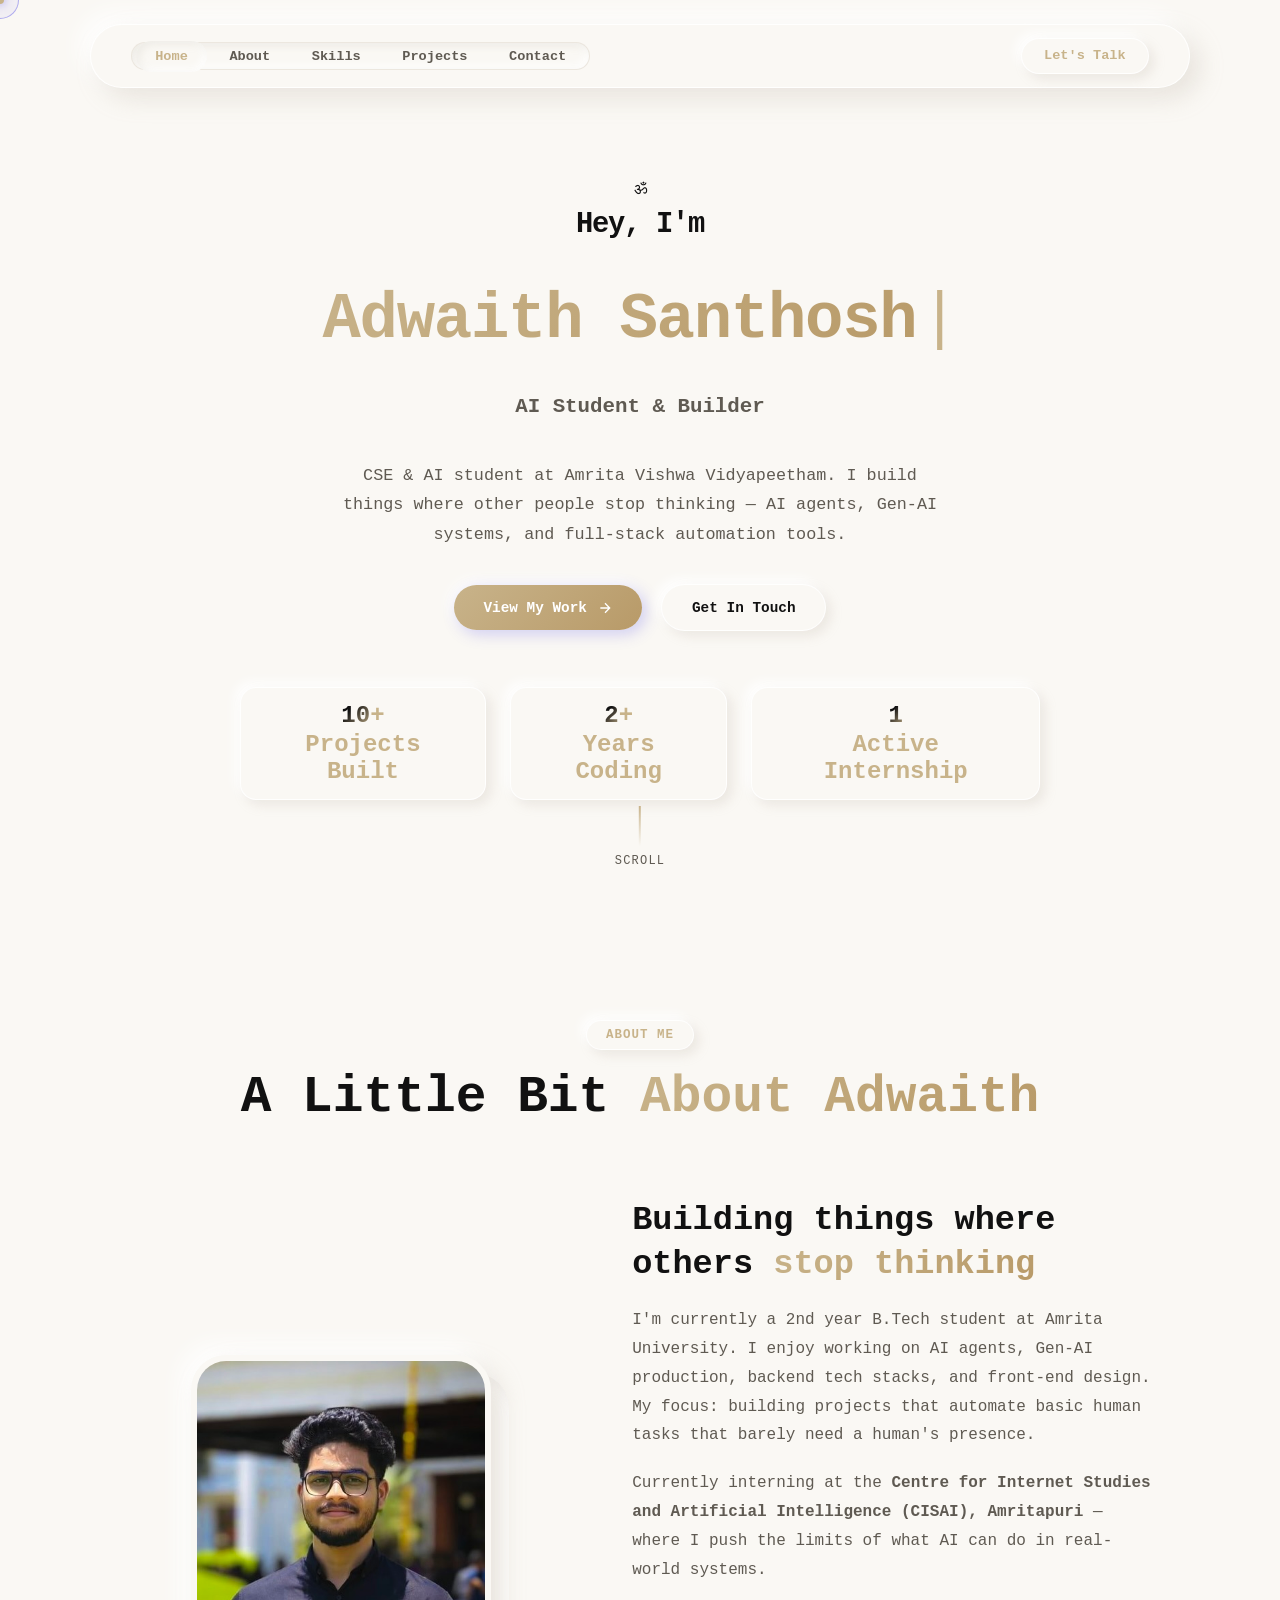
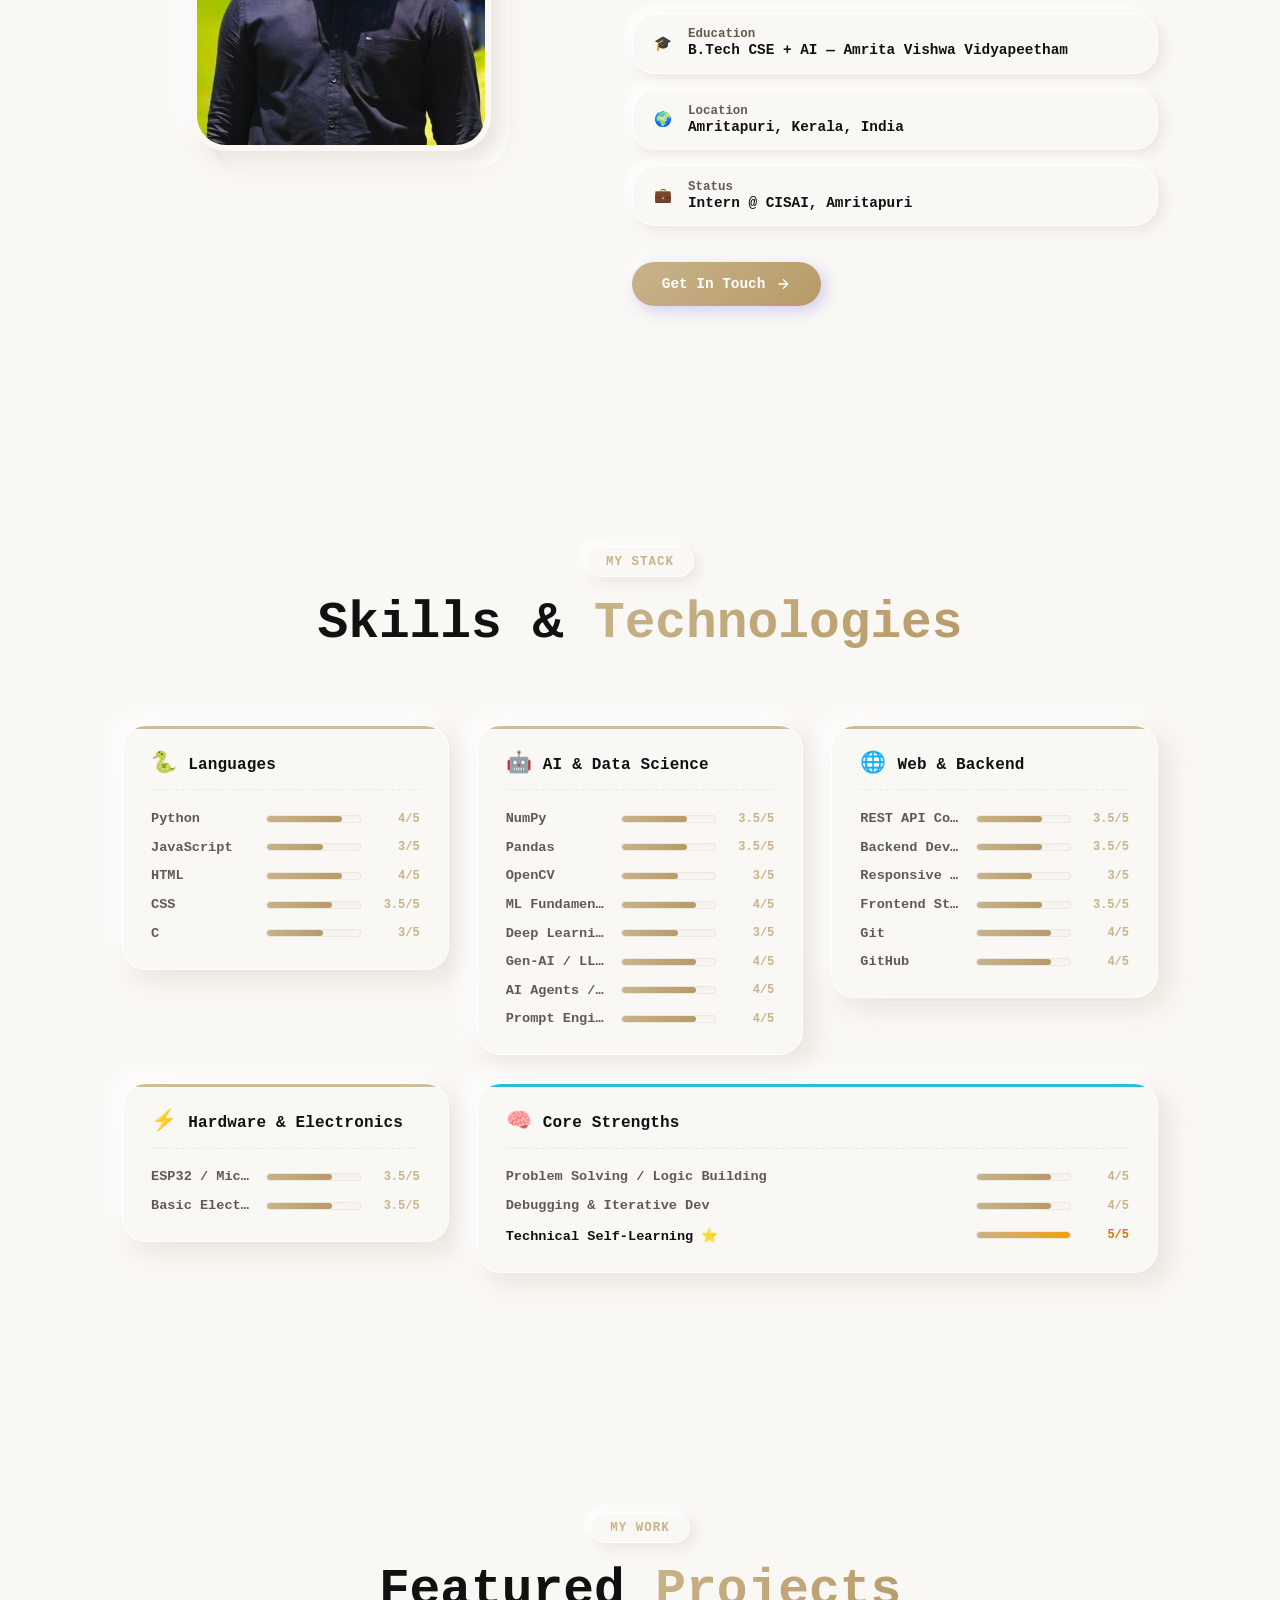
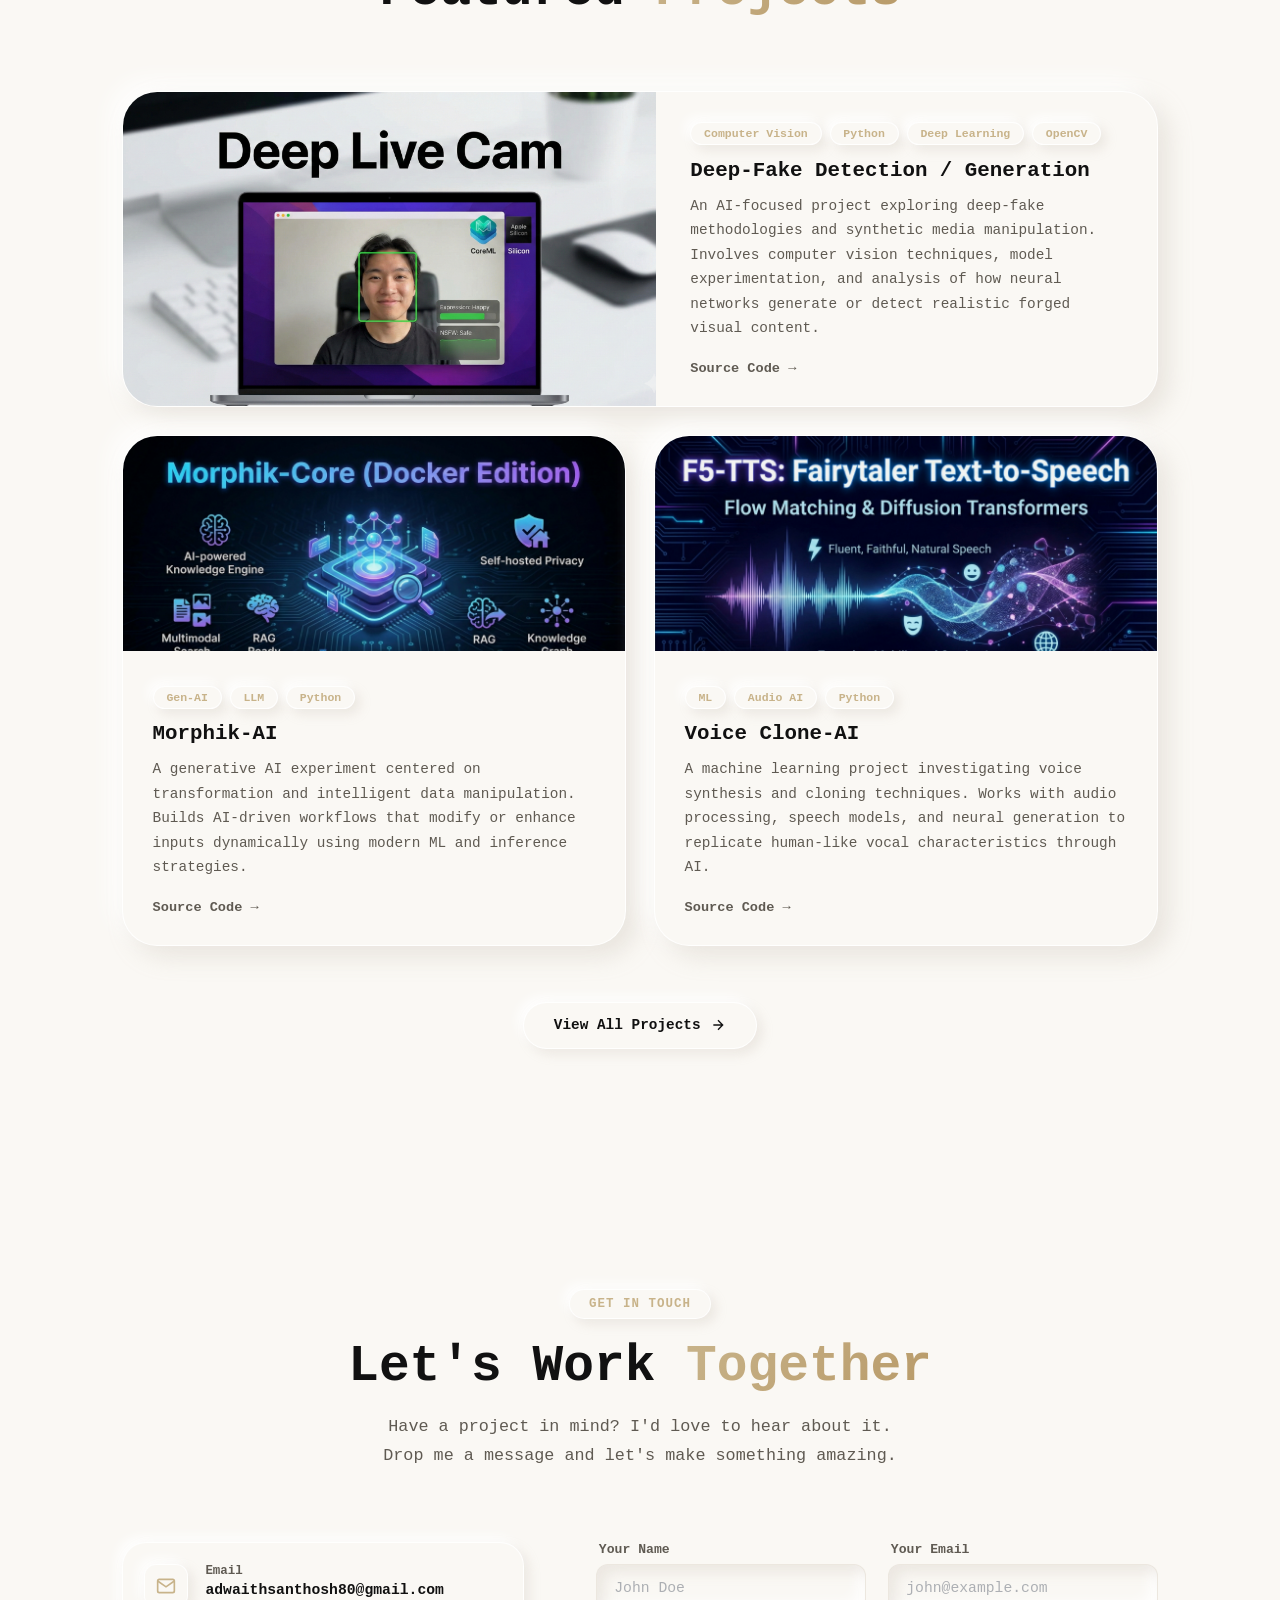
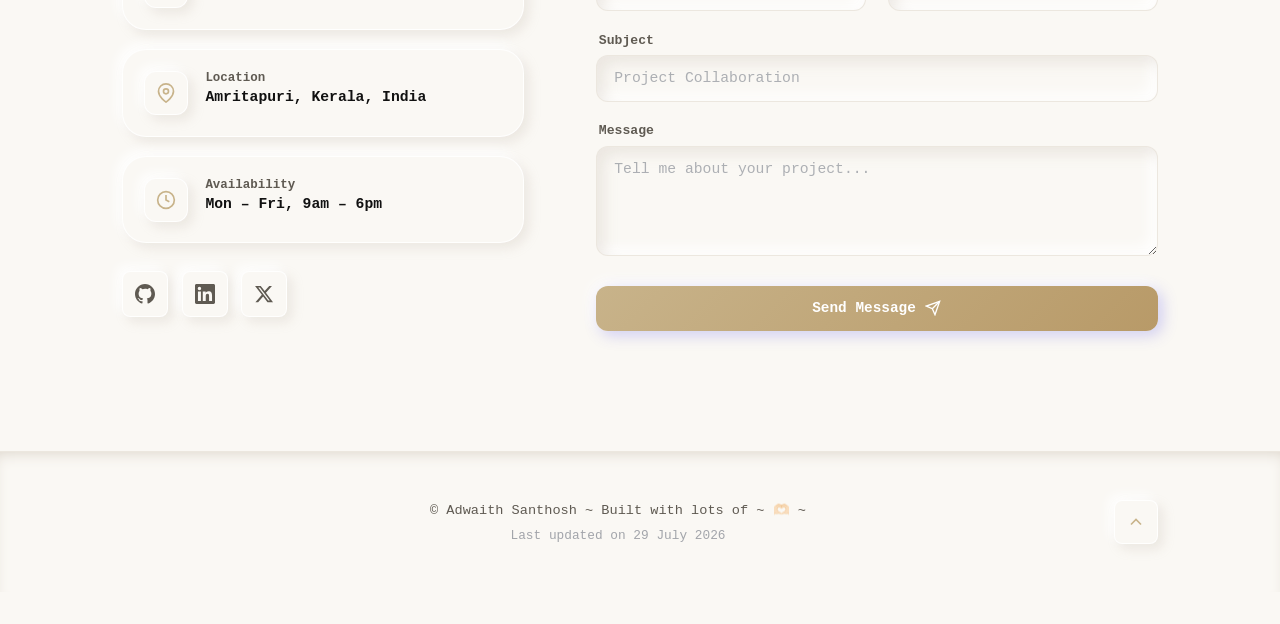
==== commit 89346ada: "Update portfolio design, styling, interactive scripts, and status pages" ====
--- a/index.html
+++ b/index.html
@@ -4,13 +4,13 @@
 <head>
     <meta charset="UTF-8" />
     <meta name="viewport" content="width=device-width, initial-scale=1.0" />
-    <title>Adwaith Santhosh — AI Student & Builder</title>
+    <title>Adwaith Santhosh</title>
     <meta name="description"
         content="Adwaith Santhosh — AI student, Gen-AI enthusiast & tech stack builder. I build things where other people stop thinking." />
     <link rel="preconnect" href="https://fonts.googleapis.com" />
     <link rel="preconnect" href="https://fonts.gstatic.com" crossorigin />
     <link
-        href="https://fonts.googleapis.com/css2?family=Inter:wght@300;400;500;600;700;800;900&family=Space+Grotesk:wght@300;400;500;600;700&display=swap"
+        href="https://fonts.googleapis.com/css2?family=Courier+Prime:ital,wght@0,400;0,700;1,400;1,700&family=Inter:wght@300;400;500;600;700;800;900&family=Space+Grotesk:wght@300;400;500;600;700&display=swap"
         rel="stylesheet" />
     <link rel="stylesheet" href="style.css" />
 </head>
@@ -33,10 +33,6 @@
 
     <!-- Navigation -->
     <nav class="nav" id="nav">
-        <div class="nav-logo">
-            <span class="logo-dot"></span>
-            <span class="logo-text">AS</span>
-        </div>
         <ul class="nav-links">
             <li><a href="#home" class="nav-link" data-hover="Home">Home</a></li>
             <li><a href="#about" class="nav-link" data-hover="About">About</a></li>
@@ -66,14 +62,24 @@
         <div class="hero-content">
             <div class="hero-badge reveal-up">
                 <span class="badge-dot"></span>
-                Open to collaborations & internships
-            </div>
-            <h1 class="hero-title reveal-up">
-                <span class="title-line">Hey, I'm</span>
-                <span class="title-line gradient-text">Adwaith Santhosh</span>
-            </h1>
+                ॐ
+            </div>
+            <div class="hero-title reveal-up">
+
+                <div class="hero-greeting">
+                    Hey, I'm
+                </div>
+
+                <div class="hero-name">
+                    <span id="name-text" class="gradient-text">
+                        Adwaith Santhosh
+                    </span>
+                    <span class="typed-cursor">|</span>
+                </div>
+
+            </div>
             <p class="hero-role reveal-up">
-                <span class="role-item active" id="role-text">AI Student</span>
+                AI Student &amp; Builder
             </p>
             <p class="hero-desc reveal-up">
                 CSE &amp; AI student at Amrita Vishwa Vidyapeetham. I build things where other people stop thinking
@@ -105,25 +111,6 @@
                 </div>
             </div>
         </div>
-        <div class="hero-visual reveal-right">
-            <div class="hero-avatar-wrapper">
-                <div class="hero-avatar">
-                    <img src="profile.jpg" alt="Adwaith Santhosh" class="avatar-photo" />
-                </div>
-                <div class="hero-float-card card-1">
-                    <span class="float-icon">🤖</span>
-                    <span>AI &amp; Gen-AI</span>
-                </div>
-                <div class="hero-float-card card-2">
-                    <span class="float-icon">⚙️</span>
-                    <span>Backend Builder</span>
-                </div>
-                <div class="hero-float-card card-3">
-                    <span class="float-icon">🚀</span>
-                    <span>Automation-First</span>
-                </div>
-            </div>
-        </div>
         <div class="scroll-indicator">
             <div class="scroll-line"></div>
             <span>Scroll</span>
@@ -141,13 +128,8 @@
                 <div class="about-image-wrapper reveal-left">
                     <div class="about-image-frame">
                         <div class="about-image-placeholder">
-                            <svg viewBox="0 0 200 260" fill="none">
-                                <rect width="200" height="260" rx="20" fill="rgba(139,92,246,0.1)" />
-                                <circle cx="100" cy="90" r="45" fill="rgba(139,92,246,0.25)"
-                                    stroke="rgba(139,92,246,0.5)" stroke-width="2" />
-                                <path d="M20 220 Q30 155 100 155 Q170 155 180 220" fill="rgba(139,92,246,0.25)"
-                                    stroke="rgba(139,92,246,0.5)" stroke-width="2" />
-                            </svg>
+                            <img src="profile.jpg" alt="Adwaith Santhosh" class="avatar-photo"
+                                style="width: 100%; height: 100%; object-fit: cover; display: block;" />
                         </div>
                         <div class="image-decoration"></div>
                     </div>
@@ -394,7 +376,8 @@
                 <!-- Featured: Deep-Fake Detection / Generation -->
                 <div class="project-card featured reveal-up" data-delay="0">
                     <div class="project-image">
-                        <img src="cover-deepfake.png" alt="Deep-Fake Detection / Generation" class="project-cover-img" />
+                        <img src="cover-deepfake.png" alt="Deep-Fake Detection / Generation"
+                            class="project-cover-img" />
                         <div class="project-overlay">
                             <a href="https://github.com/adwaithsanthoshh/C_QUBE/tree/main/Tasks/Deep-Fake"
                                 target="_blank" class="project-link-btn" aria-label="Source Code">
@@ -486,14 +469,15 @@
                 </div>
 
             </div>
-        <div class="projects-cta reveal-up">
-            <a href="#" class="btn btn-ghost">
-                View All Projects
-                <svg viewBox="0 0 24 24" fill="none" stroke="currentColor" stroke-width="2">
-                    <path d="M5 12h14M12 5l7 7-7 7" />
-                </svg>
-            </a>
-        </div>
+            <div class="projects-cta reveal-up">
+                <a href="https://github.com/adwaithsanthoshh" target="_blank" rel="noopener noreferrer"
+                    class="btn btn-ghost">
+                    View All Projects
+                    <svg viewBox="0 0 24 24" fill="none" stroke="currentColor" stroke-width="2">
+                        <path d="M5 12h14M12 5l7 7-7 7" />
+                    </svg>
+                </a>
+            </div>
         </div>
     </section>
 
@@ -601,13 +585,9 @@
     <footer class="footer">
         <div class="container">
             <div class="footer-content">
-                <div class="footer-logo">
-                    <span class="logo-dot"></span>
-                    <span class="logo-text">AS</span>
-                </div>
-                <p class="footer-tagline">I build things where other people stop thinking.</p>
-                <p class="footer-copy">© <span id="year"></span> Adwaith Santhosh · adwaiths06 · Built with ❤️ and lots
-                    of ☕</p>
+
+                <p class="footer-tagline">© Adwaith Santhosh ~ Built with lots of ~ 🫶🏻 ~</p>
+                <p class="footer-copy"> Last updated on 29 July 2026 </p>
             </div>
             <a href="#home" class="back-to-top" id="backToTop" aria-label="Back to top">
                 <svg viewBox="0 0 24 24" fill="none" stroke="currentColor" stroke-width="2">
--- a/style.css
+++ b/style.css
@@ -1,3 +1,8 @@
+/* =====================================================
+   SPATIAL / SKEUOMORPHIC UI PORTFOLIO STYLESHEET
+   Neumorphic soft-3D layout, light theme, tactile shadows.
+   ===================================================== */
+
 /* ============================
    RESET & BASE
    ============================ */
@@ -9,24 +14,98 @@
     box-sizing: border-box;
 }
 
+
 :root {
-    --accent: #f97316;
-    --accent-2: #ef4444;
-    --accent-glow: rgba(249, 115, 22, 0.4);
-    --bg: #080401;
-    --bg-2: #110802;
-    --surface: rgba(255, 255, 255, 0.04);
-    --surface-2: rgba(255, 255, 255, 0.07);
-    --border: rgba(255, 255, 255, 0.08);
-    --text: #f0f0f8;
-    --text-muted: rgba(240, 240, 248, 0.5);
-    --radius-sm: 0.5rem;
+
+    /* ==========================================================
+       COLOR PALETTE
+       ========================================================== */
+
+    --bg: #FAF8F4;
+    /* Pearl White */
+    --surface: #FFFFFF;
+    /* Cards */
+    --surface-alt: #F5F2EC;
+    /* Slightly warm sections */
+
+    --accent: #C8B38A;
+    /* Rich Light Beige */
+    --accent-2: #B89A68;
+    /* Dark Beige (hover) */
+    --accent-3: #E7D9BE;
+    /* Light Beige */
+
+    --accent-glow: rgba(200, 179, 138, .16);
+
+    --text: #111111;
+    /* Jet Black */
+    --text-muted: #5F5A52;
+    /* Warm Gray */
+    --text-light: #8A847B;
+
+    --border-light: rgba(255, 255, 255, .95);
+    --border-dark: rgba(196, 185, 170, .28);
+
+    /* ==========================================================
+       BORDER RADIUS
+       ========================================================== */
+
+    --radius-sm: .5rem;
     --radius: 1rem;
     --radius-lg: 1.5rem;
-    --radius-xl: 2rem;
-    --transition: 0.3s cubic-bezier(0.4, 0, 0.2, 1);
-    --font-main: 'Space Grotesk', sans-serif;
-    --font-body: 'Inter', sans-serif;
+    --radius-xl: 2.2rem;
+
+    /* ==========================================================
+       TYPOGRAPHY
+       ========================================================== */
+
+    --transition: .35s cubic-bezier(.16, 1, .3, 1);
+
+    --font-main: 'IBM Plex Mono', monospace;
+    --font-body: 'IBM Plex Mono', monospace;
+
+    /* Optional: Use only for typing animation */
+    --font-mono: 'Courier Prime', monospace;
+
+    /* ==========================================================
+       NEUMORPHIC SHADOW COLORS
+       ========================================================== */
+
+    --shadow-dark: #D8D0C5;
+    --shadow-light: #FFFFFF;
+
+    /* ==========================================================
+       SHADOWS
+       ========================================================== */
+
+    --shadow-raised:
+        10px 10px 24px rgba(185, 175, 160, .28),
+        -10px -10px 24px rgba(255, 255, 255, .96);
+
+    --shadow-raised-sm:
+        5px 5px 12px rgba(185, 175, 160, .22),
+        -5px -5px 12px rgba(255, 255, 255, .96);
+
+    --shadow-raised-lg:
+        16px 16px 40px rgba(185, 175, 160, .30),
+        -16px -16px 40px rgba(255, 255, 255, .98);
+
+    --shadow-sunken:
+        inset 7px 7px 14px rgba(185, 175, 160, .22),
+        inset -7px -7px 14px rgba(255, 255, 255, .95);
+
+    --shadow-sunken-sm:
+        inset 3px 3px 8px rgba(185, 175, 160, .18),
+        inset -3px -3px 8px rgba(255, 255, 255, .95);
+
+    /* ==========================================================
+       GLASS EFFECTS
+       ========================================================== */
+
+    --glass-bg: rgba(255, 255, 255, .65);
+    --glass-border: rgba(255, 255, 255, .75);
+    --glass-shadow: 0 10px 30px rgba(0, 0, 0, .06);
+
 }
 
 html {
@@ -43,31 +122,31 @@
 }
 
 /* ============================
-   CUSTOM CURSOR
+   CUSTOM CURSOR (Spatial Style)
    ============================ */
 .cursor {
     position: fixed;
     top: 0;
     left: 0;
-    width: 10px;
-    height: 10px;
-    background: #ff6600;
+    width: 8px;
+    height: 8px;
+    background: var(--accent);
     border-radius: 50%;
     pointer-events: none;
     z-index: 10000;
     transform: translate(-50%, -50%);
     transition: width 0.2s, height 0.2s, background 0.2s, opacity 0.2s, box-shadow 0.2s;
-    box-shadow: 0 0 8px 3px rgba(255, 100, 0, 0.7), 0 0 20px 6px rgba(255, 60, 0, 0.3);
-    mix-blend-mode: screen;
+    box-shadow: 0 0 10px rgba(79, 70, 229, 0.6);
 }
 
 .cursor-follower {
     position: fixed;
     top: 0;
     left: 0;
-    width: 36px;
-    height: 36px;
-    border: 1.5px solid rgba(249, 115, 22, 0.6);
+    width: 38px;
+    height: 38px;
+    border: 1.5px solid rgba(79, 70, 229, 0.4);
+    background: rgba(79, 70, 229, 0.05);
     border-radius: 50%;
     pointer-events: none;
     z-index: 9999;
@@ -79,38 +158,39 @@
 body.cursor-hover .cursor {
     width: 6px;
     height: 6px;
-    opacity: 0.6;
+    opacity: 0.5;
 }
 
 body.cursor-hover .cursor-follower {
-    width: 56px;
-    height: 56px;
-    background: rgba(249, 115, 22, 0.12);
+    width: 58px;
+    height: 58px;
+    background: rgba(79, 70, 229, 0.12);
     border-color: var(--accent);
+    box-shadow: var(--shadow-raised-sm);
 }
 
 body.cursor-click .cursor {
-    width: 16px;
-    height: 16px;
-    background: #fff0a0;
-    box-shadow: 0 0 16px 6px rgba(255, 150, 0, 0.9), 0 0 40px 12px rgba(255, 60, 0, 0.5);
+    width: 14px;
+    height: 14px;
+    background: var(--accent-2);
+    box-shadow: 0 0 15px var(--accent-2);
 }
 
 /* ============================
-   NOISE OVERLAY
+   NOISE OVERLAY (Paper-like texture)
    ============================ */
 .noise-overlay {
     position: fixed;
     inset: 0;
     pointer-events: none;
     z-index: 1;
-    opacity: 0.025;
-    background-image: url("data:image/svg+xml,%3Csvg viewBox='0 0 256 256' xmlns='http://www.w3.org/2000/svg'%3E%3Cfilter id='noise'%3E%3CfeTurbulence type='fractalNoise' baseFrequency='0.9' numOctaves='4' stitchTiles='stitch'/%3E%3C/filter%3E%3Crect width='100%25' height='100%25' filter='url(%23noise)'/%3E%3C/svg%3E");
-    background-size: 200px;
+    opacity: 0.04;
+    background-image: url("data:image/svg+xml,%3Csvg viewBox='0 0 256 256' xmlns='http://www.w3.org/2000/svg'%3E%3Cfilter id='noise'%3E%3CfeTurbulence type='fractalNoise' baseFrequency='0.85' numOctaves='3' stitchTiles='stitch'/%3E%3C/filter%3E%3Crect width='100%25' height='100%25' filter='url(%23noise)'/%3E%3C/svg%3E");
+    background-size: 150px;
 }
 
 /* ============================
-   BACKGROUND ORBS
+   BACKGROUND ORBS (Pastel Theme)
    ============================ */
 .bg-orbs {
     position: fixed;
@@ -123,34 +203,34 @@
 .orb {
     position: absolute;
     border-radius: 50%;
-    filter: blur(80px);
-    animation: float 20s infinite ease-in-out;
+    filter: blur(100px);
+    animation: float 22s infinite ease-in-out;
 }
 
 .orb-1 {
-    width: 600px;
-    height: 600px;
-    background: radial-gradient(circle, rgba(249, 115, 22, 0.18) 0%, transparent 70%);
-    top: -200px;
-    left: -200px;
+    width: 650px;
+    height: 650px;
+    background: radial-gradient(circle, rgba(79, 70, 229, 0.08) 0%, transparent 70%);
+    top: -180px;
+    left: -180px;
     animation-delay: 0s;
 }
 
 .orb-2 {
-    width: 500px;
-    height: 500px;
-    background: radial-gradient(circle, rgba(251, 191, 36, 0.14) 0%, transparent 70%);
-    bottom: -150px;
-    right: -150px;
+    width: 550px;
+    height: 550px;
+    background: radial-gradient(circle, rgba(249, 115, 22, 0.06) 0%, transparent 70%);
+    bottom: -120px;
+    right: -120px;
     animation-delay: -8s;
 }
 
 .orb-3 {
-    width: 400px;
-    height: 400px;
-    background: radial-gradient(circle, rgba(244, 63, 94, 0.1) 0%, transparent 70%);
-    top: 50%;
-    left: 50%;
+    width: 450px;
+    height: 450px;
+    background: radial-gradient(circle, rgba(124, 58, 237, 0.06) 0%, transparent 70%);
+    top: 45%;
+    left: 45%;
     transform: translate(-50%, -50%);
     animation-delay: -4s;
 }
@@ -163,35 +243,42 @@
     }
 
     33% {
-        transform: translate(30px, -40px) scale(1.05);
+        transform: translate(40px, -45px) scale(1.04);
     }
 
     66% {
-        transform: translate(-20px, 20px) scale(0.97);
+        transform: translate(-30px, 30px) scale(0.96);
     }
 }
 
 /* ============================
-   SCROLLBAR
+   SCROLLBAR (Tactile recess style)
    ============================ */
 ::-webkit-scrollbar {
-    width: 5px;
+    width: 8px;
 }
 
 ::-webkit-scrollbar-track {
     background: var(--bg);
+    box-shadow: inset 2px 2px 5px var(--shadow-dark), inset -2px -2px 5px var(--shadow-light);
 }
 
 ::-webkit-scrollbar-thumb {
+    background: #cbd5e1;
+    border: 2px solid var(--bg);
+    border-radius: 8px;
+    box-shadow: var(--shadow-raised-sm);
+}
+
+::-webkit-scrollbar-thumb:hover {
     background: var(--accent);
-    border-radius: 3px;
 }
 
 /* ============================
    SELECTION
    ============================ */
 ::selection {
-    background: rgba(249, 115, 22, 0.35);
+    background: rgba(79, 70, 229, 0.2);
     color: var(--text);
 }
 
@@ -206,35 +293,42 @@
 }
 
 /* ============================
-   NAVIGATION
+   NAVIGATION (Floating Spatial Bar)
    ============================ */
 .nav {
     position: fixed;
-    top: 0;
-    left: 0;
-    right: 0;
+    top: 1.5rem;
+    left: 50%;
+    transform: translateX(-50%);
+    width: calc(100% - 6rem);
+    max-width: 1100px;
     display: flex;
     align-items: center;
     justify-content: space-between;
-    padding: 1.2rem 3rem;
+    padding: 0.8rem 2.5rem;
     z-index: 100;
-    transition: background 0.4s, padding 0.4s, backdrop-filter 0.4s;
+    background: var(--bg);
+    border-radius: 100px;
+    box-shadow: var(--shadow-raised);
+    border: 1px solid var(--border-light);
+    transition: all 0.4s cubic-bezier(0.16, 1, 0.3, 1);
 }
 
 .nav.scrolled {
-    background: rgba(5, 5, 8, 0.85);
-    backdrop-filter: blur(24px);
-    border-bottom: 1px solid var(--border);
-    padding: 0.85rem 3rem;
+    top: 0.8rem;
+    padding: 0.6rem 2.5rem;
+    background: rgba(238, 242, 247, 0.92);
+    backdrop-filter: blur(20px);
+    box-shadow: 10px 10px 25px var(--shadow-dark), -10px -10px 25px var(--shadow-light);
 }
 
 .nav-logo {
     display: flex;
     align-items: center;
-    gap: 0.5rem;
+    gap: 0.6rem;
     font-family: var(--font-main);
     font-weight: 700;
-    font-size: 1.25rem;
+    font-size: 1.3rem;
     text-decoration: none;
     color: var(--text);
     cursor: none;
@@ -245,89 +339,113 @@
     height: 8px;
     background: var(--accent);
     border-radius: 50%;
-    animation: pulse 2s infinite;
+    animation: pulse 2.2s infinite;
 }
 
 @keyframes pulse {
 
     0%,
     100% {
-        box-shadow: 0 0 0 0 rgba(249, 115, 22, 0.7);
+        box-shadow: 0 0 0 0 rgba(79, 70, 229, 0.6);
     }
 
     50% {
-        box-shadow: 0 0 0 8px rgba(249, 115, 22, 0);
-    }
-}
-
+        box-shadow: 0 0 0 8px rgba(79, 70, 229, 0);
+    }
+}
+
+/* Spatial Tab Group container */
 .nav-links {
     display: flex;
-    gap: 0.25rem;
+    gap: 0.2rem;
     list-style: none;
+    background: var(--bg);
+    padding: 4px;
+    border-radius: 100px;
+    box-shadow: var(--shadow-sunken-sm);
+    border: 1px solid var(--border-dark);
 }
 
 .nav-link {
     position: relative;
-    padding: 0.5rem 1rem;
+    padding: 0.5rem 1.2rem;
     color: var(--text-muted);
     text-decoration: none;
-    font-size: 0.9rem;
-    font-weight: 500;
-    transition: color var(--transition);
+    font-size: 0.85rem;
+    font-weight: 600;
+    transition: all var(--transition);
     cursor: none;
-    border-radius: var(--radius-sm);
-}
-
-.nav-link::after {
-    content: '';
-    position: absolute;
-    bottom: 0;
-    left: 50%;
-    right: 50%;
-    height: 1px;
-    background: var(--accent);
-    transition: left 0.3s, right 0.3s;
+    border-radius: 100px;
 }
 
 .nav-link:hover {
     color: var(--text);
 }
 
-.nav-link:hover::after {
-    left: 1rem;
-    right: 1rem;
-}
-
+/* Selected Tab Style - Recessed Into the Tab Bar */
+.nav-link.active {
+    color: var(--accent);
+    background: var(--bg);
+    box-shadow: var(--shadow-sunken-sm);
+}
+
+/* CTA Pill Button (Raised) */
 .nav-cta {
     padding: 0.6rem 1.4rem;
-    background: linear-gradient(135deg, var(--accent), #dc2626);
-    color: #fff;
+    background: var(--bg);
+    color: var(--accent);
     border-radius: 100px;
     text-decoration: none;
-    font-size: 0.875rem;
-    font-weight: 600;
-    transition: box-shadow var(--transition), transform var(--transition);
+    font-size: 0.85rem;
+    font-weight: 700;
+    box-shadow: var(--shadow-raised-sm);
+    border: 1px solid var(--border-light);
+    transition: all var(--transition);
     cursor: none;
 }
 
 .nav-cta:hover {
-    box-shadow: 0 0 24px rgba(249, 115, 22, 0.5);
-    transform: translateY(-1px);
-}
-
+    color: var(--accent-2);
+    box-shadow: 6px 6px 14px var(--shadow-dark), -6px -6px 14px var(--shadow-light);
+    transform: translateY(-1.5px);
+}
+
+.nav-cta:active {
+    box-shadow: var(--shadow-sunken-sm);
+    transform: translateY(0);
+}
+
+/* Mobile Menu Button - Raised Square Pill */
 .nav-menu-btn {
     display: none;
     flex-direction: column;
+    justify-content: center;
+    align-items: center;
     gap: 5px;
-    background: none;
-    border: none;
+    background: var(--bg);
+    border: 1px solid var(--border-light);
+    box-shadow: var(--shadow-raised-sm);
+    border-radius: 12px;
     cursor: none;
-    padding: 4px;
+    width: 42px;
+    height: 42px;
+    padding: 0;
+    transition: all var(--transition);
+}
+
+.nav-menu-btn:hover {
+    transform: translateY(-1.5px);
+    box-shadow: 6px 6px 12px var(--shadow-dark), -6px -6px 12px var(--shadow-light);
+}
+
+.nav-menu-btn:active {
+    box-shadow: var(--shadow-sunken-sm);
+    transform: translateY(0);
 }
 
 .nav-menu-btn span {
     display: block;
-    width: 24px;
+    width: 20px;
     height: 2px;
     background: var(--text);
     border-radius: 2px;
@@ -346,19 +464,19 @@
     transform: translateY(-7px) rotate(-45deg);
 }
 
-/* Mobile Menu */
+/* Mobile Menu Overlay */
 .mobile-menu {
     position: fixed;
     inset: 0;
     z-index: 99;
-    background: rgba(5, 5, 8, 0.97);
-    backdrop-filter: blur(32px);
+    background: rgba(238, 242, 247, 0.96);
+    backdrop-filter: blur(24px);
     display: flex;
     align-items: center;
     justify-content: center;
     opacity: 0;
     pointer-events: none;
-    transition: opacity 0.4s;
+    transition: opacity 0.4s ease;
 }
 
 .mobile-menu.open {
@@ -369,86 +487,98 @@
 .mobile-menu ul {
     list-style: none;
     text-align: center;
+    width: 80%;
+    max-width: 320px;
 }
 
 .mobile-link {
     display: block;
-    padding: 1rem 2rem;
-    font-size: 2rem;
+    padding: 1.1rem;
+    font-size: 1.6rem;
     font-weight: 700;
     font-family: var(--font-main);
     color: var(--text-muted);
     text-decoration: none;
-    transition: color 0.3s, transform 0.3s;
+    transition: all 0.3s;
     cursor: none;
+    margin: 1.2rem 0;
+    border-radius: 20px;
+    background: var(--bg);
+    box-shadow: var(--shadow-raised-sm);
+    border: 1px solid var(--border-light);
 }
 
 .mobile-link:hover {
     color: var(--accent);
-    transform: translateX(8px);
+    box-shadow: var(--shadow-sunken-sm);
+    transform: scale(0.97);
 }
 
 /* ============================
-   SECTIONS COMMON
+   SECTIONS COMMON (Unified Sheet)
    ============================ */
 .section {
-    padding: 7rem 0;
+    padding: 7.5rem 0;
     position: relative;
     z-index: 2;
+    background: var(--bg);
+    /* Keep all sections unified for neumorphic styling */
 }
 
 .container {
-    max-width: 1200px;
+    max-width: 1100px;
     margin: 0 auto;
     padding: 0 2rem;
 }
 
 .section-header {
     text-align: center;
-    margin-bottom: 4rem;
+    margin-bottom: 4.5rem;
 }
 
 .section-tag {
     display: inline-block;
-    padding: 0.4rem 1.1rem;
-    background: rgba(249, 115, 22, 0.12);
-    border: 1px solid rgba(249, 115, 22, 0.3);
+    padding: 0.45rem 1.2rem;
+    background: var(--bg);
+    border: 1px solid var(--border-light);
+    box-shadow: var(--shadow-raised-sm);
     color: var(--accent);
     border-radius: 100px;
-    font-size: 0.8rem;
-    font-weight: 600;
+    font-size: 0.78rem;
+    font-weight: 700;
     letter-spacing: 0.08em;
     text-transform: uppercase;
-    margin-bottom: 1rem;
+    margin-bottom: 1.1rem;
 }
 
 .section-title {
     font-family: var(--font-main);
-    font-size: clamp(2rem, 4vw, 3rem);
-    font-weight: 700;
+    font-size: clamp(2.2rem, 4.5vw, 3.2rem);
+    font-weight: 700;
+    color: var(--text);
     line-height: 1.15;
-    margin-bottom: 1rem;
+    margin-bottom: 1.1rem;
 }
 
 .section-subtitle {
     font-size: 1.05rem;
     color: var(--text-muted);
-    max-width: 520px;
+    max-width: 540px;
     margin: 0 auto;
     line-height: 1.7;
 }
 
 /* ============================
-   BUTTONS
+   BUTTONS (Tactile Raised)
    ============================ */
 .btn {
     display: inline-flex;
     align-items: center;
     gap: 0.6rem;
-    padding: 0.85rem 1.75rem;
+    padding: 0.9rem 1.85rem;
     border-radius: 100px;
     font-size: 0.9rem;
-    font-weight: 600;
+    font-weight: 700;
     text-decoration: none;
     cursor: none;
     transition: all var(--transition);
@@ -467,33 +597,44 @@
 }
 
 .btn-primary {
-    background: linear-gradient(135deg, #f97316 0%, #dc2626 100%);
+    background: linear-gradient(135deg, var(--accent) 0%, var(--accent-2) 100%);
     color: #fff;
-    box-shadow: 0 4px 20px rgba(249, 115, 22, 0.3);
+    box-shadow: 4px 4px 15px rgba(79, 70, 229, 0.25), -4px -4px 15px #ffffff;
 }
 
 .btn-primary:hover {
-    box-shadow: 0 6px 30px rgba(249, 115, 22, 0.5);
+    box-shadow: 6px 6px 22px rgba(79, 70, 229, 0.4), -6px -6px 22px #ffffff;
     transform: translateY(-2px);
 }
 
+.btn-primary:active {
+    box-shadow: inset 4px 4px 8px rgba(0, 0, 0, 0.2), inset -4px -4px 8px rgba(255, 255, 255, 0.25);
+    transform: translateY(0) scale(0.97);
+}
+
 .btn-ghost {
-    background: var(--surface);
+    background: var(--bg);
     color: var(--text);
-    border: 1px solid var(--border);
-    backdrop-filter: blur(8px);
+    border: 1px solid var(--border-light);
+    box-shadow: var(--shadow-raised-sm);
 }
 
 .btn-ghost:hover {
-    background: var(--surface-2);
-    border-color: rgba(249, 115, 22, 0.4);
+    color: var(--accent);
+    border-color: rgba(79, 70, 229, 0.2);
     transform: translateY(-2px);
+    box-shadow: 6px 6px 14px var(--shadow-dark), -6px -6px 14px var(--shadow-light);
+}
+
+.btn-ghost:active {
+    box-shadow: var(--shadow-sunken-sm);
+    transform: translateY(0) scale(0.97);
 }
 
 .full-width {
     width: 100%;
     justify-content: center;
-    border-radius: var(--radius-sm);
+    border-radius: 12px;
 }
 
 /* ============================
@@ -534,42 +675,74 @@
     min-height: 100vh;
     display: flex;
     align-items: center;
-    padding: 8rem 3rem 4rem;
-    gap: 2rem;
+    justify-content: center;
+    padding: 9rem 3rem 4rem;
+    gap: 0;
     z-index: 2;
-    max-width: 1400px;
+    max-width: 1300px;
     margin: 0 auto;
+    background: var(--bg);
 }
 
 .hero-content {
-    flex: 1;
-    max-width: 600px;
-}
-
-.hero-badge {
-    display: inline-flex;
-    align-items: center;
-    gap: 0.5rem;
-    padding: 0.45rem 1rem 0.45rem 0.75rem;
-    background: rgba(249, 115, 22, 0.1);
-    border: 1px solid rgba(249, 115, 22, 0.2);
-    border-radius: 100px;
-    font-size: 0.82rem;
+    flex: none;
+    width: 100%;
+    max-width: 800px;
+    text-align: center;
+    display: flex;
+    flex-direction: column;
+    align-items: center;
+}
+
+.hero-title {
+    display: flex;
+    flex-direction: column;
+    align-items: center;
+
+    font-family: var(--font-main);
+    font-size: clamp(2.2rem, 5.5vw, 4rem);
+    font-weight: 900;
+
+    line-height: 1.45;
+    /* was 1.15 */
+    letter-spacing: -0.02em;
+    margin-bottom: 1.5rem;
+    color: var(--text);
+}
+
+.hero-greeting {
+
+    font-size: 0.45em;
+
+    font-weight: 700;
+
+    margin-bottom: 18px;
+
+    line-height: 1.8;
+}
+
+.hero-name {
+
+    min-height: 1.5em;
+
+    line-height: 1.6;
+
+    display: flex;
+
+    align-items: center;
+
+    justify-content: center;
+}
+
+/* Blinking typewriter cursor */
+.typed-cursor {
     color: var(--accent);
-    margin-bottom: 1.5rem;
-    font-weight: 500;
-}
-
-.badge-dot {
-    width: 7px;
-    height: 7px;
-    background: #22c55e;
-    border-radius: 50%;
-    animation: pulse 1.5s infinite;
-    flex-shrink: 0;
-}
-
-@keyframes badge-pulse {
+    animation: cursor-blink 0.8s infinite;
+    margin-left: 4px;
+    font-weight: normal;
+}
+
+@keyframes cursor-blink {
 
     0%,
     100% {
@@ -577,35 +750,26 @@
     }
 
     50% {
-        opacity: 0.5;
-    }
-}
-
-.hero-title {
-    font-family: var(--font-main);
-    font-size: clamp(3rem, 7vw, 5.5rem);
-    font-weight: 900;
-    line-height: 1.05;
-    margin-bottom: 1.25rem;
-    letter-spacing: -0.02em;
+        opacity: 0;
+    }
 }
 
 .title-line {
-    display: block;
+    display: inline;
 }
 
 .hero-role {
     font-size: 1.3rem;
     color: var(--text-muted);
-    margin-bottom: 1.25rem;
-    font-weight: 500;
+    margin-bottom: 1.5rem;
+    font-weight: 600;
     min-height: 2em;
 }
 
 #role-text {
-    border-right: 2px solid var(--accent);
+    border-right: 2.5px solid var(--accent);
     padding-right: 4px;
-    animation: blink 0.8s step-end infinite;
+    animation: blink 0.85s step-end infinite;
 }
 
 @keyframes blink {
@@ -624,33 +788,45 @@
     font-size: 1.05rem;
     color: var(--text-muted);
     line-height: 1.75;
-    margin-bottom: 2rem;
-    max-width: 500px;
+    margin-bottom: 2.2rem;
+    max-width: 620px;
+    margin-left: auto;
+    margin-right: auto;
 }
 
 .hero-actions {
     display: flex;
     align-items: center;
-    gap: 1rem;
+    justify-content: center;
+    gap: 1.2rem;
     flex-wrap: wrap;
-    margin-bottom: 3rem;
-}
-
+    margin-bottom: 3.5rem;
+    width: 100%;
+}
+
+/* Hero Stats - Neumorphic layout */
 .hero-stats {
     display: flex;
     align-items: center;
-    gap: 2rem;
+    justify-content: center;
+    gap: 1.5rem;
+    width: 100%;
 }
 
 .stat {
     text-align: center;
+    background: var(--bg);
+    padding: 0.85rem 1.4rem;
+    border-radius: var(--radius);
+    box-shadow: var(--shadow-raised-sm);
+    border: 1px solid var(--border-light);
 }
 
 .stat-number {
     font-family: var(--font-main);
-    font-size: 2rem;
+    font-size: 2.1rem;
     font-weight: 800;
-    background: linear-gradient(135deg, var(--text), var(--accent));
+    background: linear-gradient(135deg, var(--text) 30%, var(--accent) 100%);
     -webkit-background-clip: text;
     -webkit-text-fill-color: transparent;
     background-clip: text;
@@ -664,16 +840,14 @@
 
 .stat-label {
     display: block;
-    font-size: 0.78rem;
+    font-size: 0.76rem;
     color: var(--text-muted);
-    font-weight: 500;
-    margin-top: 0.1rem;
+    font-weight: 600;
+    margin-top: 0.15rem;
 }
 
 .stat-divider {
-    width: 1px;
-    height: 40px;
-    background: var(--border);
+    display: none;
 }
 
 /* Hero Visual */
@@ -685,23 +859,23 @@
 
 .hero-avatar-wrapper {
     position: relative;
-    width: 380px;
-    height: 420px;
-}
-
+    width: 360px;
+    height: 400px;
+}
+
+/* Raised Spatial Photo frame */
 .hero-avatar {
-    width: 300px;
-    height: 340px;
+    width: 290px;
+    height: 330px;
     border-radius: 2rem;
-    background: linear-gradient(135deg, rgba(249, 115, 22, 0.15), rgba(251, 191, 36, 0.1));
-    border: 1px solid rgba(249, 115, 22, 0.25);
+    background: var(--bg);
+    border: 6px solid var(--bg);
     display: flex;
     align-items: center;
     justify-content: center;
-    backdrop-filter: blur(12px);
     overflow: hidden;
     position: relative;
-    box-shadow: 0 0 60px rgba(249, 115, 22, 0.15), inset 0 1px 0 rgba(255, 255, 255, 0.1);
+    box-shadow: var(--shadow-raised);
     animation: hero-float 6s ease-in-out infinite;
 }
 
@@ -713,10 +887,9 @@
     }
 
     50% {
-        transform: translateY(-12px);
-    }
-}
-
+        transform: translateY(-10px);
+    }
+}
 
 .avatar-photo {
     width: 100%;
@@ -724,38 +897,38 @@
     object-fit: cover;
     object-position: center top;
     display: block;
-    filter: grayscale(20%) contrast(1.05);
+    filter: contrast(1.03);
     transition: filter 0.4s, transform 0.4s;
 }
 
 .hero-avatar:hover .avatar-photo {
-    filter: grayscale(0%) contrast(1.1);
     transform: scale(1.03);
 }
-
-
 
 .hero-avatar::before {
     content: '';
     position: absolute;
     inset: 0;
-    background: linear-gradient(180deg, transparent 60%, rgba(249, 115, 22, 0.15));
-}
-
+    background: linear-gradient(180deg, transparent 70%, rgba(79, 70, 229, 0.08));
+    z-index: 1;
+}
+
+/* Spatial floating badges */
 .hero-float-card {
     position: absolute;
     display: flex;
     align-items: center;
     gap: 0.5rem;
-    padding: 0.6rem 1rem;
-    background: rgba(13, 13, 26, 0.85);
-    border: 1px solid var(--border);
+    padding: 0.65rem 1.1rem;
+    background: var(--bg);
+    border: 1px solid var(--border-light);
     border-radius: var(--radius);
-    font-size: 0.82rem;
-    font-weight: 600;
-    backdrop-filter: blur(12px);
+    font-size: 0.8rem;
+    font-weight: 700;
+    color: var(--text);
     white-space: nowrap;
-    box-shadow: 0 8px 32px rgba(0, 0, 0, 0.3);
+    box-shadow: var(--shadow-raised-sm);
+    z-index: 5;
 }
 
 .float-icon {
@@ -769,14 +942,14 @@
 }
 
 .card-2 {
-    bottom: 80px;
+    bottom: 75px;
     left: -20px;
     animation: card-float-2 6s ease-in-out infinite;
 }
 
 .card-3 {
-    bottom: 20px;
-    right: 10px;
+    bottom: 15px;
+    right: 20px;
     animation: card-float-3 4.5s ease-in-out infinite;
 }
 
@@ -788,7 +961,7 @@
     }
 
     50% {
-        transform: translate(5px, -8px);
+        transform: translate(6px, -6px);
     }
 }
 
@@ -800,7 +973,7 @@
     }
 
     50% {
-        transform: translate(-5px, 8px);
+        transform: translate(-6px, 6px);
     }
 }
 
@@ -812,7 +985,7 @@
     }
 
     50% {
-        transform: translate(3px, -6px);
+        transform: translate(5px, -5px);
     }
 }
 
@@ -834,7 +1007,7 @@
 }
 
 .scroll-line {
-    width: 1px;
+    width: 2px;
     height: 40px;
     background: linear-gradient(to bottom, var(--accent), transparent);
 }
@@ -854,14 +1027,10 @@
 /* ============================
    ABOUT SECTION
    ============================ */
-.about {
-    background: var(--bg-2);
-}
-
 .about-grid {
     display: grid;
     grid-template-columns: 1fr 1.2fr;
-    gap: 4rem;
+    gap: 4.5rem;
     align-items: center;
 }
 
@@ -879,8 +1048,9 @@
     width: 100%;
     border-radius: var(--radius-xl);
     overflow: hidden;
-    border: 1px solid rgba(249, 115, 22, 0.2);
-    box-shadow: 0 0 60px rgba(249, 115, 22, 0.1);
+    background: var(--bg);
+    border: 6px solid var(--bg);
+    box-shadow: var(--shadow-raised);
 }
 
 .about-image-placeholder svg {
@@ -889,89 +1059,85 @@
     display: block;
 }
 
+/* Sunken Underlay frame */
 .image-decoration {
     position: absolute;
-    bottom: -20px;
-    right: -20px;
+    bottom: -18px;
+    right: -18px;
     width: 100%;
     height: 100%;
-    border: 2px solid rgba(249, 115, 22, 0.2);
     border-radius: var(--radius-xl);
+    box-shadow: var(--shadow-sunken);
+    background: var(--bg);
     z-index: -1;
 }
 
 .about-heading {
     font-family: var(--font-main);
-    font-size: 2rem;
+    font-size: 2.1rem;
     font-weight: 700;
     margin-bottom: 1.25rem;
+    color: var(--text);
     line-height: 1.3;
 }
 
 .about-text {
     color: var(--text-muted);
     line-height: 1.8;
-    margin-bottom: 1rem;
-}
-
+    margin-bottom: 1.2rem;
+}
+
+/* Tactile lists */
 .about-highlights {
     display: flex;
     flex-direction: column;
-    gap: 0.75rem;
-    margin: 1.75rem 0;
+    gap: 0.95rem;
+    margin: 1.75rem 0 2.2rem;
 }
 
 .highlight-item {
     display: flex;
     align-items: center;
     gap: 1rem;
-    padding: 0.75rem 1rem;
-    background: var(--surface);
-    border: 1px solid var(--border);
-    border-radius: var(--radius);
-    transition: border-color 0.3s;
+    padding: 0.85rem 1.3rem;
+    background: var(--bg);
+    border: 1px solid var(--border-light);
+    border-radius: var(--radius-lg);
+    box-shadow: var(--shadow-raised-sm);
+    transition: all 0.3s var(--transition);
 }
 
 .highlight-item:hover {
-    border-color: rgba(249, 115, 22, 0.4);
+    box-shadow: var(--shadow-sunken-sm);
+    transform: scale(0.99);
 }
 
 .highlight-icon {
-    font-size: 1.25rem;
+    font-size: 1.3rem;
 }
 
 .highlight-item strong {
     display: block;
-    font-size: 0.82rem;
+    font-size: 0.78rem;
     color: var(--text-muted);
 }
 
 .highlight-item span {
-    font-weight: 600;
+    font-weight: 700;
     font-size: 0.9rem;
+    color: var(--text);
 }
 
 /* ============================
-   SKILLS SECTION
-   ============================ */
-/* Old flat grid — kept for back-compat if needed */
-.skills-grid {
-    display: grid;
-    grid-template-columns: repeat(auto-fill, minmax(220px, 1fr));
-    gap: 1.25rem;
-}
-
-/* ============================
-   SKILLS CATEGORIES (new)
+   SKILLS SECTION (3-column Spatial Cards)
    ============================ */
 .skills-categories {
     display: grid;
     grid-template-columns: repeat(3, 1fr);
-    gap: 1.5rem;
+    gap: 1.75rem;
     align-items: start;
 }
 
-/* Hardware & Electronics card spans 1 col, Core Strengths spans 2 */
 .skills-categories .skill-cat-card:nth-child(4) {
     grid-column: span 1;
 }
@@ -980,14 +1146,15 @@
     grid-column: span 2;
 }
 
+/* Neumorphic Category Card */
 .skill-cat-card {
-    --cat-accent: #f97316;
-    background: var(--surface);
-    border: 1px solid var(--border);
+    --cat-accent: var(--accent);
+    background: var(--bg);
+    border: 1px solid var(--border-light);
     border-radius: var(--radius-lg);
-    padding: 1.5rem;
-    transition: border-color 0.3s, box-shadow 0.3s, transform 0.3s;
-    backdrop-filter: blur(8px);
+    padding: 1.75rem;
+    box-shadow: var(--shadow-raised);
+    transition: all var(--transition);
     position: relative;
     overflow: hidden;
 }
@@ -998,34 +1165,33 @@
     top: 0;
     left: 0;
     right: 0;
-    height: 2px;
-    background: linear-gradient(90deg, var(--cat-accent), transparent);
-    opacity: 0.6;
+    height: 3px;
+    background: var(--cat-accent);
+    opacity: 0.85;
 }
 
 .skill-cat-card:hover {
-    border-color: rgba(249, 115, 22, 0.35);
-    box-shadow: 0 12px 40px rgba(0, 0, 0, 0.3);
-    transform: translateY(-3px);
+    transform: translateY(-4px);
+    box-shadow: 10px 10px 25px var(--shadow-dark), -10px -10px 25px var(--shadow-light);
 }
 
 .skill-cat-header {
     display: flex;
     align-items: center;
-    gap: 0.65rem;
-    margin-bottom: 1.2rem;
-    padding-bottom: 0.85rem;
-    border-bottom: 1px solid var(--border);
+    gap: 0.7rem;
+    margin-bottom: 1.3rem;
+    padding-bottom: 0.9rem;
+    border-bottom: 1px dashed rgba(0, 0, 0, 0.06);
 }
 
 .skill-cat-icon {
-    font-size: 1.25rem;
+    font-size: 1.3rem;
     line-height: 1;
 }
 
 .skill-cat-title {
     font-family: var(--font-main);
-    font-size: 0.95rem;
+    font-size: 1rem;
     font-weight: 700;
     color: var(--text);
     letter-spacing: 0.01em;
@@ -1034,38 +1200,41 @@
 .skill-list {
     display: flex;
     flex-direction: column;
-    gap: 0.75rem;
+    gap: 0.85rem;
 }
 
 .skill-row {
     display: grid;
     grid-template-columns: 1fr auto auto;
     align-items: center;
-    gap: 0.65rem;
-}
-
-/* Override existing .skill-bar inside rows */
+    gap: 0.85rem;
+}
+
+/* Recessed Shadow Track for Skill Bars */
 .skill-row .skill-bar {
-    width: 90px;
-    height: 4px;
-    background: rgba(255, 255, 255, 0.07);
-    border-radius: 2px;
+    width: 95px;
+    height: 8px;
+    background: var(--bg);
+    border-radius: 100px;
+    box-shadow: var(--shadow-sunken-sm);
+    border: 1px solid var(--border-dark);
     overflow: hidden;
     margin-bottom: 0;
     flex-shrink: 0;
+    position: relative;
 }
 
 .skill-row-name {
-    font-size: 0.82rem;
+    font-size: 0.85rem;
     color: var(--text-muted);
-    font-weight: 500;
+    font-weight: 600;
     white-space: nowrap;
     overflow: hidden;
     text-overflow: ellipsis;
 }
 
 .skill-row-score {
-    font-size: 0.72rem;
+    font-size: 0.75rem;
     color: var(--accent);
     font-weight: 700;
     font-family: var(--font-main);
@@ -1074,74 +1243,37 @@
     text-align: right;
 }
 
-/* Top skill (5/5) special styling */
+/* Top skill (5/5) styling */
 .skill-row.top-skill .skill-row-name {
     color: var(--text);
     font-weight: 700;
 }
 
 .skill-row.top-skill .skill-row-score {
-    color: #fbbf24;
+    color: #d97706;
+    /* Warm amber */
 }
 
 .skill-row.top-skill .skill-progress {
-    background: linear-gradient(90deg, #f97316, #fbbf24);
-    box-shadow: 0 0 8px rgba(251, 191, 36, 0.6);
-}
-
-
-
+    background: linear-gradient(90deg, var(--accent), #f59e0b);
+    box-shadow: 1px 1px 3px rgba(0, 0, 0, 0.15);
+}
+
+/* General single skill card (from previous sections) */
 .skill-card {
-    background: var(--surface);
-    border: 1px solid var(--border);
+    background: var(--bg);
+    border: 1px solid var(--border-light);
     border-radius: var(--radius-lg);
     padding: 1.5rem;
-    transition: transform 0.3s, border-color 0.3s, box-shadow 0.3s;
-    backdrop-filter: blur(8px);
+    box-shadow: var(--shadow-raised);
+    transition: transform 0.3s, box-shadow 0.3s;
     position: relative;
     overflow: hidden;
 }
 
-.skill-card::before {
-    content: '';
-    position: absolute;
-    inset: 0;
-    background: radial-gradient(circle at var(--mx, 50%) var(--my, 50%), rgba(249, 115, 22, 0.08), transparent 60%);
-    opacity: 0;
-    transition: opacity 0.3s;
-}
-
 .skill-card:hover {
     transform: translateY(-4px);
-    border-color: rgba(249, 115, 22, 0.35);
-    box-shadow: 0 12px 40px rgba(0, 0, 0, 0.3);
-}
-
-.skill-card:hover::before {
-    opacity: 1;
-}
-
-.skill-icon-wrap {
-    width: 48px;
-    height: 48px;
-    background: rgba(255, 255, 255, 0.06);
-    border-radius: var(--radius);
-    display: flex;
-    align-items: center;
-    justify-content: center;
-    margin-bottom: 1rem;
-    border: 1px solid var(--border);
-    box-shadow: 0 0 20px color-mix(in srgb, var(--icon-color) 25%, transparent);
-    transition: box-shadow 0.3s;
-}
-
-.skill-card:hover .skill-icon-wrap {
-    box-shadow: 0 0 30px color-mix(in srgb, var(--icon-color) 40%, transparent);
-}
-
-.skill-icon-wrap svg {
-    width: 26px;
-    height: 26px;
+    box-shadow: 10px 10px 25px var(--shadow-dark), -10px -10px 25px var(--shadow-light);
 }
 
 .skill-name {
@@ -1150,21 +1282,24 @@
     font-size: 0.95rem;
     margin-bottom: 0.75rem;
     font-family: var(--font-main);
+    color: var(--text);
 }
 
 .skill-bar {
     width: 100%;
-    height: 4px;
-    background: rgba(255, 255, 255, 0.08);
-    border-radius: 2px;
+    height: 8px;
+    background: var(--bg);
+    border-radius: 100px;
+    box-shadow: var(--shadow-sunken-sm);
+    border: 1px solid var(--border-dark);
     overflow: hidden;
-    margin-bottom: 0.35rem;
+    margin-bottom: 0.4rem;
 }
 
 .skill-progress {
     height: 100%;
-    background: linear-gradient(90deg, #f97316, #ef4444);
-    border-radius: 2px;
+    background: linear-gradient(90deg, var(--accent) 0%, var(--accent-2) 100%);
+    border-radius: 100px;
     width: 0;
     transition: width 1.2s cubic-bezier(0.16, 1, 0.3, 1);
 }
@@ -1172,37 +1307,33 @@
 .skill-percent {
     font-size: 0.75rem;
     color: var(--text-muted);
-    font-weight: 600;
+    font-weight: 700;
 }
 
 /* ============================
    PROJECTS SECTION
    ============================ */
-.projects {
-    background: var(--bg-2);
-}
-
 .projects-grid {
     display: grid;
     grid-template-columns: 1fr 1fr;
     grid-template-rows: auto auto;
-    gap: 1.5rem;
+    gap: 1.75rem;
 }
 
 .project-card {
-    background: var(--surface);
-    border: 1px solid var(--border);
+    background: var(--bg);
+    border: 1px solid var(--border-light);
     border-radius: var(--radius-xl);
     overflow: hidden;
-    transition: transform 0.3s, border-color 0.3s, box-shadow 0.3s;
+    box-shadow: var(--shadow-raised);
+    transition: transform 0.4s cubic-bezier(0.16, 1, 0.3, 1), box-shadow 0.4s;
     display: flex;
     flex-direction: column;
 }
 
 .project-card:hover {
     transform: translateY(-6px);
-    border-color: rgba(249, 115, 22, 0.4);
-    box-shadow: 0 24px 60px rgba(0, 0, 0, 0.4);
+    box-shadow: 12px 12px 30px var(--shadow-dark), -12px -12px 30px var(--shadow-light);
 }
 
 .project-card.featured {
@@ -1215,18 +1346,15 @@
     height: 220px;
     overflow: hidden;
     flex-shrink: 0;
+    border-bottom: 5px solid var(--bg);
 }
 
 .featured .project-image {
-    width: 55%;
+    width: 52%;
     height: auto;
     min-height: 280px;
-}
-
-.project-image-placeholder {
-    width: 100%;
-    height: 100%;
-    background: linear-gradient(135deg, rgba(249, 115, 22, 0.2), rgba(251, 191, 36, 0.1));
+    border-bottom: none;
+    border-right: 5px solid var(--bg);
 }
 
 .project-cover-img {
@@ -1235,37 +1363,26 @@
     object-fit: cover;
     object-position: center top;
     display: block;
+    filter: brightness(0.95) contrast(1.02);
     transition: transform 0.5s cubic-bezier(0.16, 1, 0.3, 1), filter 0.4s;
-    filter: brightness(0.9) saturate(1.05);
 }
 
 .project-card:hover .project-cover-img {
-    transform: scale(1.06);
-    filter: brightness(1) saturate(1.15);
-}
-
-.p1 {
-    background: linear-gradient(135deg, #1a103d, #0d2240);
-}
-
-.p2 {
-    background: linear-gradient(135deg, #0d1a2d, #1a2d0d);
-}
-
-.p3 {
-    background: linear-gradient(135deg, #2d0d1a, #0d1a2d);
-}
-
+    transform: scale(1.04);
+    filter: brightness(1) contrast(1.05);
+}
+
+/* Spatial Overlay */
 .project-overlay {
     position: absolute;
     inset: 0;
-    background: rgba(5, 5, 8, 0.7);
+    background: rgba(238, 242, 247, 0.88);
     display: flex;
     align-items: center;
     justify-content: center;
     gap: 1rem;
     opacity: 0;
-    transition: opacity 0.3s;
+    transition: opacity 0.3s ease;
     backdrop-filter: blur(4px);
 }
 
@@ -1273,58 +1390,64 @@
     opacity: 1;
 }
 
+/* Recessed/Tactile overlay link button */
 .project-link-btn {
-    width: 48px;
-    height: 48px;
-    background: rgba(249, 115, 22, 0.2);
-    border: 1px solid rgba(249, 115, 22, 0.4);
+    width: 50px;
+    height: 50px;
+    background: var(--bg);
+    border: 1px solid var(--border-light);
     border-radius: 50%;
     display: flex;
     align-items: center;
     justify-content: center;
-    color: var(--text);
+    color: var(--accent);
     cursor: none;
-    transition: background 0.3s, transform 0.3s;
+    box-shadow: var(--shadow-raised-sm);
+    transition: all 0.3s;
 }
 
 .project-link-btn svg {
-    width: 18px;
-    height: 18px;
+    width: 20px;
+    height: 20px;
 }
 
 .project-link-btn:hover {
-    background: var(--accent);
-    transform: scale(1.15);
+    color: var(--accent-2);
+    box-shadow: var(--shadow-sunken-sm);
+    transform: scale(0.95);
 }
 
 .project-info {
-    padding: 1.75rem;
+    padding: 1.85rem;
     flex: 1;
     display: flex;
     flex-direction: column;
 }
 
+/* Spatial Pills for Tags */
 .project-tags {
     display: flex;
     flex-wrap: wrap;
     gap: 0.5rem;
-    margin-bottom: 0.75rem;
+    margin-bottom: 0.85rem;
 }
 
 .tag {
-    padding: 0.2rem 0.7rem;
-    background: rgba(249, 115, 22, 0.1);
-    border: 1px solid rgba(249, 115, 22, 0.2);
+    padding: 0.25rem 0.8rem;
+    background: var(--bg);
+    border: 1px solid var(--border-light);
+    box-shadow: var(--shadow-raised-sm);
     border-radius: 100px;
-    font-size: 0.73rem;
-    font-weight: 600;
+    font-size: 0.72rem;
+    font-weight: 700;
     color: var(--accent);
 }
 
 .project-title {
     font-family: var(--font-main);
-    font-size: 1.25rem;
-    font-weight: 700;
+    font-size: 1.3rem;
+    font-weight: 700;
+    color: var(--text);
     margin-bottom: 0.75rem;
 }
 
@@ -1333,7 +1456,7 @@
     font-size: 0.9rem;
     line-height: 1.7;
     flex: 1;
-    margin-bottom: 1.25rem;
+    margin-bottom: 1.3rem;
 }
 
 .project-links {
@@ -1345,7 +1468,7 @@
     color: var(--text-muted);
     text-decoration: none;
     font-size: 0.85rem;
-    font-weight: 600;
+    font-weight: 700;
     cursor: none;
     transition: color 0.3s;
 }
@@ -1365,7 +1488,7 @@
 
 .projects-cta {
     text-align: center;
-    margin-top: 3rem;
+    margin-top: 3.5rem;
 }
 
 /* ============================
@@ -1373,42 +1496,45 @@
    ============================ */
 .contact-grid {
     display: grid;
-    grid-template-columns: 1fr 1.5fr;
-    gap: 4rem;
+    grid-template-columns: 1fr 1.4fr;
+    gap: 4.5rem;
     align-items: start;
 }
 
 .contact-item {
     display: flex;
     align-items: flex-start;
-    gap: 1rem;
-    padding: 1.2rem;
-    background: var(--surface);
-    border: 1px solid var(--border);
-    border-radius: var(--radius);
-    margin-bottom: 1rem;
-    transition: border-color 0.3s;
+    gap: 1.1rem;
+    padding: 1.3rem;
+    background: var(--bg);
+    border: 1px solid var(--border-light);
+    border-radius: var(--radius-lg);
+    margin-bottom: 1.2rem;
+    box-shadow: var(--shadow-raised-sm);
+    transition: all 0.3s ease;
 }
 
 .contact-item:hover {
-    border-color: rgba(249, 115, 22, 0.4);
+    box-shadow: var(--shadow-sunken-sm);
+    transform: scale(0.99);
 }
 
 .contact-icon {
-    width: 42px;
-    height: 42px;
+    width: 44px;
+    height: 44px;
     flex-shrink: 0;
-    background: rgba(249, 115, 22, 0.1);
-    border: 1px solid rgba(249, 115, 22, 0.2);
-    border-radius: var(--radius-sm);
+    background: var(--bg);
+    border: 1px solid var(--border-light);
+    border-radius: 12px;
+    box-shadow: var(--shadow-raised-sm);
     display: flex;
     align-items: center;
     justify-content: center;
 }
 
 .contact-icon svg {
-    width: 18px;
-    height: 18px;
+    width: 20px;
+    height: 20px;
     color: var(--accent);
 }
 
@@ -1416,15 +1542,15 @@
     display: block;
     font-size: 0.78rem;
     color: var(--text-muted);
-    margin-bottom: 0.15rem;
+    margin-bottom: 0.2rem;
 }
 
 .contact-item a,
 .contact-item span {
     color: var(--text);
-    font-weight: 600;
+    font-weight: 700;
     text-decoration: none;
-    font-size: 0.9rem;
+    font-size: 0.92rem;
 }
 
 .contact-item a:hover {
@@ -1433,15 +1559,16 @@
 
 .social-links {
     display: flex;
-    gap: 0.75rem;
-    margin-top: 1.5rem;
+    gap: 0.85rem;
+    margin-top: 1.75rem;
 }
 
 .social-btn {
-    width: 44px;
-    height: 44px;
-    background: var(--surface);
-    border: 1px solid var(--border);
+    width: 46px;
+    height: 46px;
+    background: var(--bg);
+    border: 1px solid var(--border-light);
+    box-shadow: var(--shadow-raised-sm);
     border-radius: var(--radius-sm);
     display: flex;
     align-items: center;
@@ -1452,81 +1579,84 @@
 }
 
 .social-btn svg {
-    width: 18px;
-    height: 18px;
+    width: 20px;
+    height: 20px;
 }
 
 .social-btn:hover {
-    background: rgba(249, 115, 22, 0.1);
-    border-color: rgba(249, 115, 22, 0.4);
+    box-shadow: var(--shadow-sunken-sm);
     color: var(--accent);
-    transform: translateY(-2px);
-}
-
-/* Contact Form */
+    transform: scale(0.95);
+}
+
+/* Contact Form (Spatial Input slots) */
 .contact-form {
     display: flex;
     flex-direction: column;
-    gap: 1.25rem;
+    gap: 1.35rem;
 }
 
 .form-row {
     display: grid;
     grid-template-columns: 1fr 1fr;
-    gap: 1.25rem;
+    gap: 1.35rem;
 }
 
 .form-group {
     display: flex;
     flex-direction: column;
-    gap: 0.4rem;
+    gap: 0.45rem;
 }
 
 .form-group label {
     font-size: 0.82rem;
-    font-weight: 600;
+    font-weight: 700;
     color: var(--text-muted);
+    padding-left: 0.2rem;
 }
 
 .form-group input,
 .form-group textarea {
-    background: var(--surface);
-    border: 1px solid var(--border);
-    border-radius: var(--radius-sm);
-    padding: 0.85rem 1rem;
+    background: var(--bg);
+    border: 1px solid var(--border-dark);
+    border-radius: 12px;
+    padding: 0.9rem 1.1rem;
     color: var(--text);
     font-family: var(--font-body);
-    font-size: 0.9rem;
-    transition: border-color 0.3s, box-shadow 0.3s;
+    font-size: 0.92rem;
+    box-shadow: var(--shadow-sunken);
     outline: none;
     resize: vertical;
     cursor: text;
+    transition: all 0.3s;
 }
 
 .form-group input::placeholder,
 .form-group textarea::placeholder {
-    color: rgba(240, 240, 248, 0.25);
+    color: rgba(30, 41, 59, 0.35);
 }
 
 .form-group input:focus,
 .form-group textarea:focus {
-    border-color: rgba(249, 115, 22, 0.5);
-    box-shadow: 0 0 0 3px rgba(249, 115, 22, 0.1);
+    border-color: rgba(79, 70, 229, 0.4);
+    box-shadow: var(--shadow-sunken), 0 0 0 3px rgba(79, 70, 229, 0.15);
 }
 
 .contact-form .btn {
     margin-top: 0.5rem;
-    border-radius: var(--radius-sm);
+    border-radius: 12px;
 }
 
 /* ============================
-   FOOTER
+   FOOTER (Unified Canvas Bottom)
    ============================ */
 .footer {
-    border-top: 1px solid var(--border);
+    border-top: 1px solid var(--border-dark);
+    box-shadow: inset 0 8px 16px -8px var(--shadow-dark);
     padding: 3rem 0;
     position: relative;
     z-index: 2;
+    background: var(--bg);
 }
 
 .footer .container {
@@ -1546,26 +1676,30 @@
     gap: 0.5rem;
     font-family: var(--font-main);
     font-weight: 700;
-    font-size: 1.2rem;
-    margin-bottom: 0.5rem;
+    font-size: 1.25rem;
+    margin-bottom: 0.6rem;
 }
 
 .footer-tagline {
     color: var(--text-muted);
     font-size: 0.85rem;
-    margin-bottom: 0.5rem;
+    margin-bottom: 0.6rem;
+    font-weight: 500;
 }
 
 .footer-copy {
-    color: rgba(240, 240, 248, 0.3);
+    color: rgba(30, 41, 59, 0.4);
     font-size: 0.8rem;
-}
-
+    font-weight: 500;
+}
+
+/* Raised back to top arrow */
 .back-to-top {
     width: 44px;
     height: 44px;
-    background: rgba(249, 115, 22, 0.1);
-    border: 1px solid rgba(249, 115, 22, 0.3);
+    background: var(--bg);
+    border: 1px solid var(--border-light);
+    box-shadow: var(--shadow-raised-sm);
     border-radius: var(--radius-sm);
     display: flex;
     align-items: center;
@@ -1582,16 +1716,16 @@
 }
 
 .back-to-top:hover {
-    background: rgba(249, 115, 22, 0.2);
-    transform: translateY(-2px);
+    box-shadow: var(--shadow-sunken-sm);
+    transform: scale(0.95);
 }
 
 /* ============================
-   RESPONSIVE
+   RESPONSIVE LAYOUTS
    ============================ */
 @media (max-width: 1024px) {
     .hero {
-        padding: 7rem 2rem 4rem;
+        padding: 8rem 2rem 4rem;
     }
 
     .hero-avatar-wrapper {
@@ -1600,18 +1734,19 @@
     }
 
     .hero-avatar {
-        width: 250px;
+        width: 240px;
         height: 290px;
     }
 }
 
 @media (max-width: 768px) {
     .nav {
-        padding: 1rem 1.5rem;
+        width: calc(100% - 3rem);
+        padding: 0.8rem 1.5rem;
     }
 
     .nav.scrolled {
-        padding: 0.75rem 1.5rem;
+        padding: 0.6rem 1.5rem;
     }
 
     .nav-links,
@@ -1626,12 +1761,12 @@
     .hero {
         flex-direction: column;
         text-align: center;
-        padding: 7rem 1.5rem 5rem;
-        gap: 3rem;
+        padding: 8rem 1.5rem 5rem;
+        gap: 3.5rem;
     }
 
     .hero-desc {
-        margin: 0 auto 2rem;
+        margin: 0 auto 2.2rem;
     }
 
     .hero-actions {
@@ -1657,8 +1792,8 @@
     }
 
     .hero-avatar {
-        width: 220px;
-        height: 260px;
+        width: 210px;
+        height: 250px;
     }
 
     .card-2 {
@@ -1690,6 +1825,8 @@
     .featured .project-image {
         width: 100%;
         height: 220px;
+        border-right: none;
+        border-bottom: 5px solid var(--bg);
     }
 
     .contact-grid {
@@ -1707,7 +1844,7 @@
     }
 
     .skill-row .skill-bar {
-        width: 60px;
+        width: 75px;
     }
 
     .form-row {
@@ -1720,21 +1857,17 @@
     }
 
     .section {
-        padding: 5rem 0;
+        padding: 5.5rem 0;
     }
 }
 
 @media (max-width: 480px) {
     .hero-title {
-        font-size: 2.5rem;
-    }
-
-    .skills-grid {
-        grid-template-columns: repeat(2, 1fr);
+        font-size: 2.4rem;
     }
 
     .skills-categories {
-        grid-template-columns: 1fr 1fr;
+        grid-template-columns: 1fr;
     }
 
     .skills-categories .skill-cat-card:nth-child(4),
@@ -1743,25 +1876,19 @@
     }
 
     .hero-stats {
+        flex-wrap: wrap;
+        justify-content: center;
         gap: 1rem;
     }
+
+    .stat {
+        flex: 1 1 40%;
+        min-width: 110px;
+    }
 }
 
 /* ============================
-   LOADING ANIMATION
-   ============================ */
-@keyframes shimmer {
-    0% {
-        background-position: -1000px 0;
-    }
-
-    100% {
-        background-position: 1000px 0;
-    }
-}
-
-/* ============================
-   CARD TILT EFFECT
+   CARD 3D TILT PRESERVE
    ============================ */
 .project-card {
     transform-style: preserve-3d;
